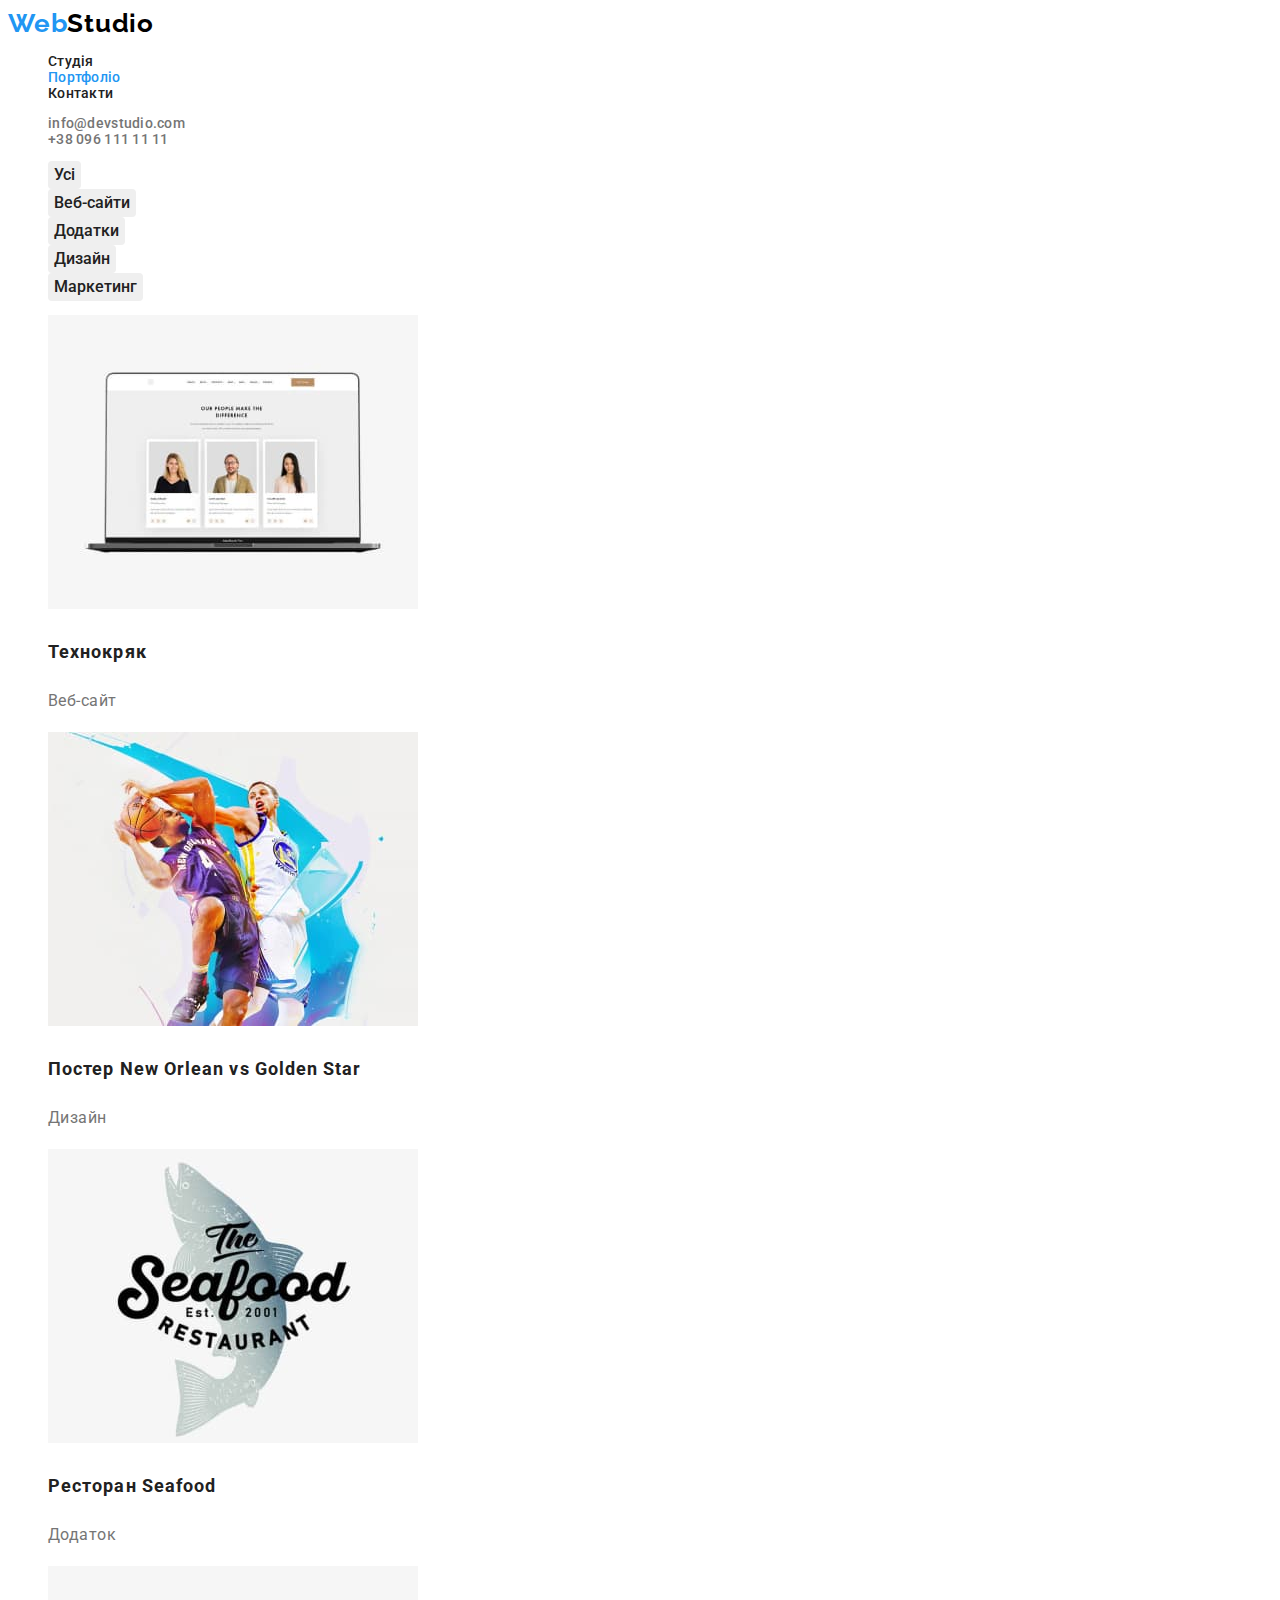
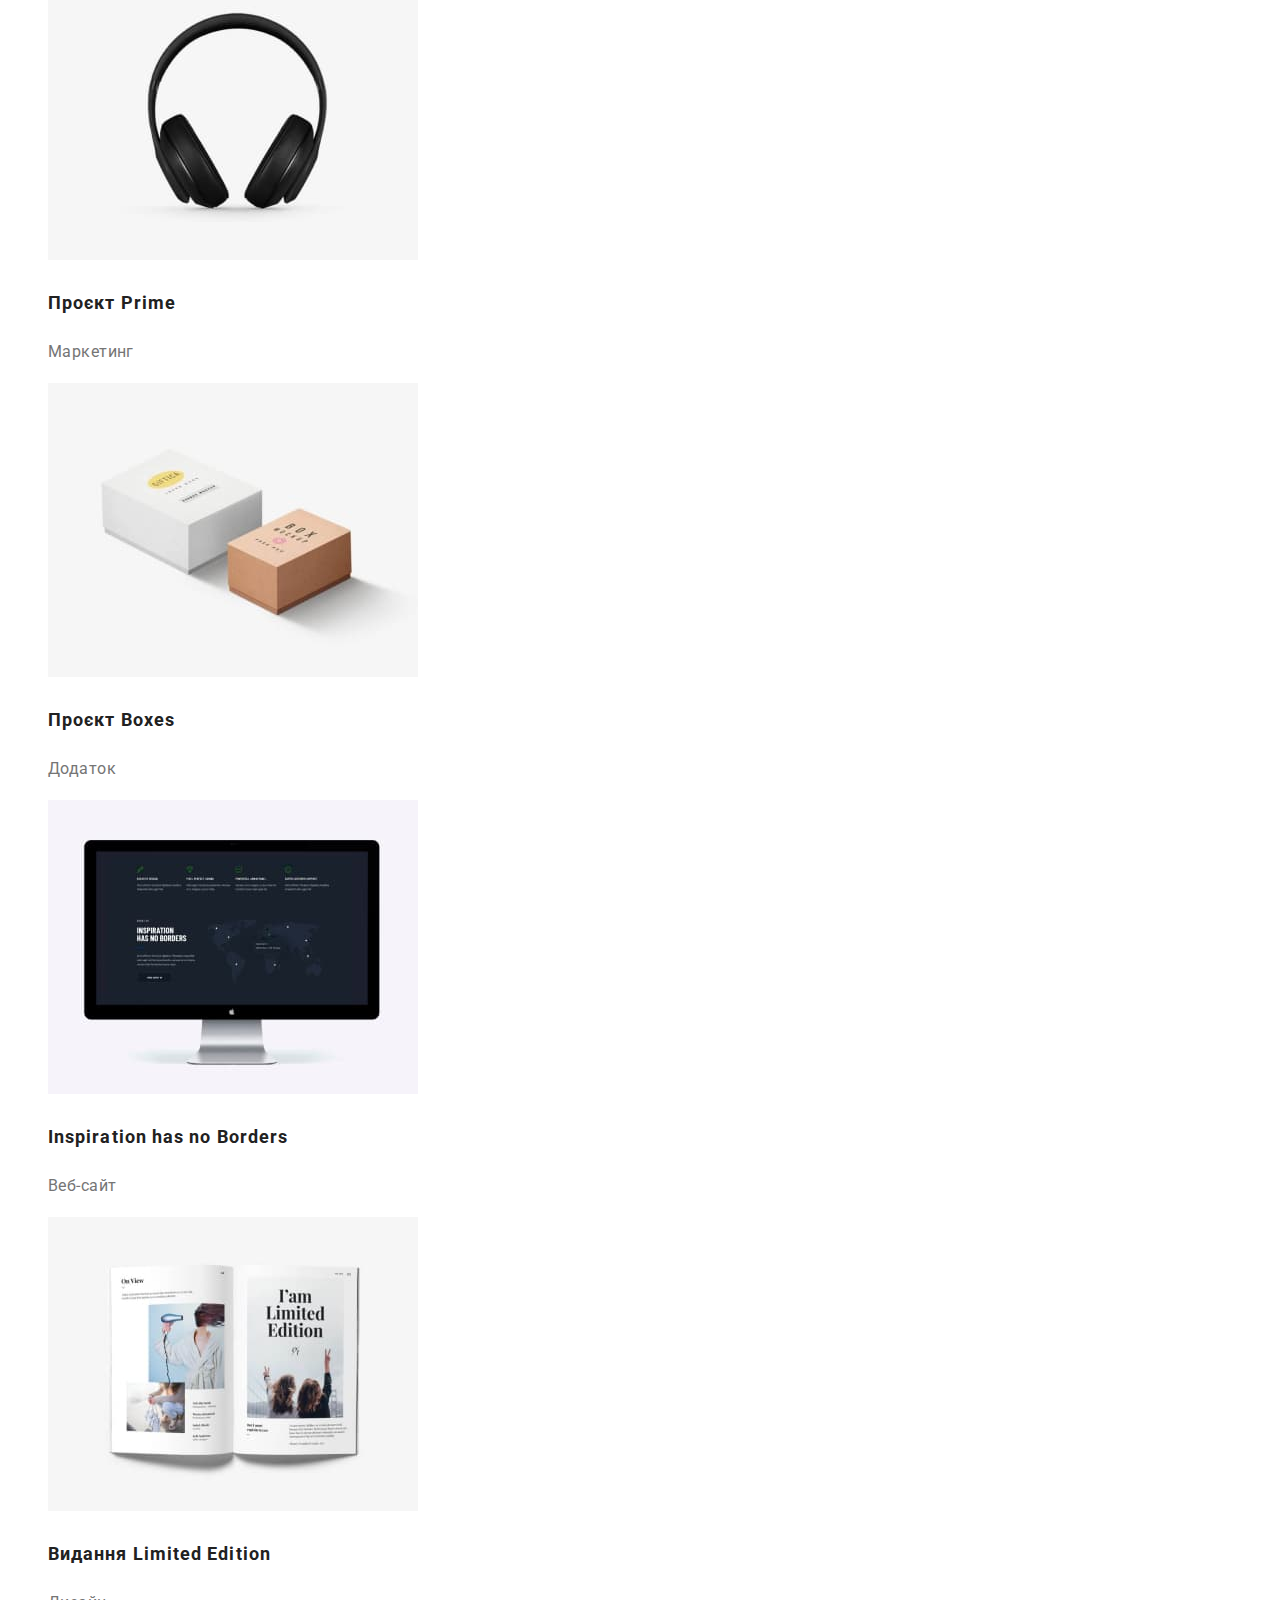
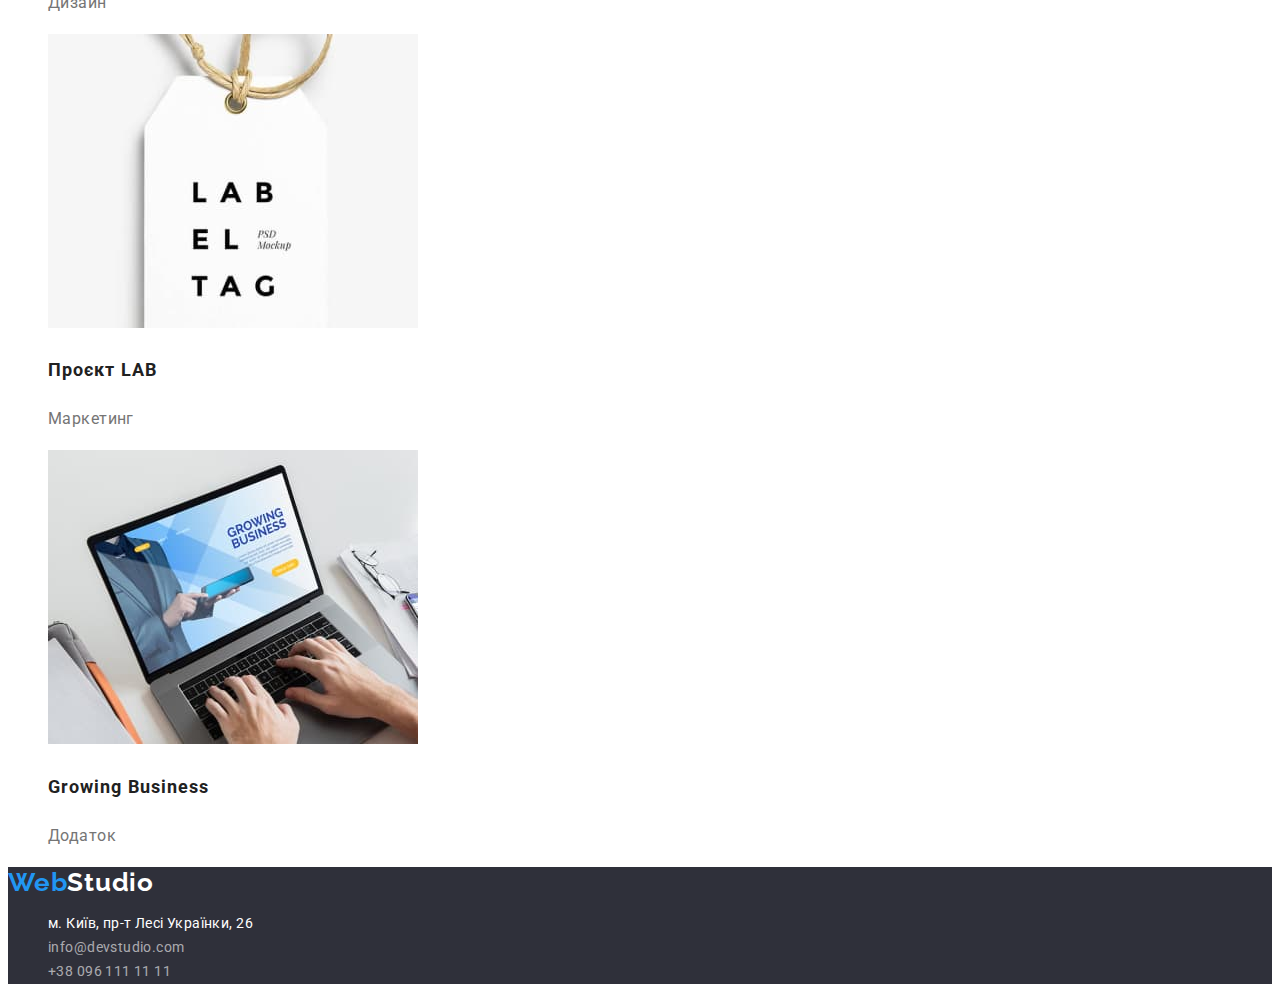
==== portfolio.html @ 87fe0490 "Clone homework #2" ====
<!DOCTYPE html>
<html lang="en">
<head>
    <meta charset="UTF-8">
    <meta http-equiv="X-UA-Compatible" content="IE=edge">
    <meta name="viewport" content="width=device-width, initial-scale=1.0">
    <title>Portfolio</title>
    <link rel="preconnect" href="https://fonts.googleapis.com">
    <link rel="preconnect" href="https://fonts.gstatic.com" crossorigin>
    <link href="https://fonts.googleapis.com/css2?family=Raleway:wght@700&family=Roboto:wght@400;500;700;900&display=swap"
        rel="stylesheet">
    <link rel="stylesheet" href="./css/styles.css">
</head>
<body>
    <!-- HEADER -->
    <header>
        <nav>
            <a href="index.html" class="logo"><span class="logo-part">Web</span>Studio</a>
            <ul class="nav">
                <li><a href="./index.html" class="link">Студія</a></li>
                <li><a href="./portfolio.html" class="link current">Портфоліо</a></li>
                <li><a href="" class="link">Контакти</a></li>
            </ul>
        </nav>
        <ul class="contacts">
            <li><a href="mailto:info@devstudio.com" class="contact-link">info@devstudio.com</a></li>
            <li><a href="tel:+380961111111" class="contact-link">+38 096 111 11 11</a></li>
        </ul>
    </header>
    <main>
        <!-- ФІЛЬТР КНОПОК -->
        <section class="port">
            <h1 class="visually-hidden">Портфоліо</h1>
            <ul class="port-buttons">
                <li><button class="filter-button"
                            type="button">Усі</button></li>
                <li><button class="filter-button"
                            type="button">Веб-сайти</button></li>
                <li><button class="filter-button"
                            type="button">Додатки</button></li>
                <li><button class="filter-button"
                            type="button">Дизайн</button></li>
                <li><button class="filter-button"
                            type="button">Маркетинг</button></li>
            </ul>
            <ul class="port-filter">
                <li class="port-card">
                    <a href="#" class="port-card-web">
                    <img src="./images/portfolio/technokrjak.jpg" alt="Зображення сторінки інтернета" width="370" height="294">
                    <h2 class="port-filter-title">Технокряк</h2>
                    <p>Веб-сайт</p>
                    </a>
                </li>
                <li class="port-card">
                    <a href="#" class="port-card-design">
                    <img src="./images/portfolio/basketball.jpg" alt="Баскетболісти з м'ячем" width="370" height="294">
                    <h2 class="port-filter-title">Постер New Orlean vs Golden Star</h2>
                    <p>Дизайн</p>
                    </a>
                </li>
                <li class="port-card">
                    <a href="#" class="port-card-app">
                    <img src="./images/portfolio/seafood.jpg" alt="Логотип рибного ресторану" width="370" height="294">
                    <h2 class="port-filter-title">Ресторан Seafood</h2>
                    <p>Додаток</p>
                    </a>
                </li>
                <li class="port-card">
                    <a href="#" class="port-card-market">
                    <img src="./images/portfolio/prime.jpg" alt="Навушники" width="370" height="294">
                    <h2 class="port-filter-title">Проєкт Prime</h2>
                    <p>Маркетинг</p>
                    </a>
                </li>
                <li class="port-card">
                    <a href="#" class="port-card-app">
                    <img src="./images/portfolio/boxes.jpg" alt="Дві коробки" width="370" height="294">
                    <h2 class="port-filter-title">Проєкт Boxes</h2>
                    <p>Додаток</p>
                    </a>
                </li>
                <li class="port-card">
                    <a href="#" class="port-card-web">
                    <img src="./images/portfolio/inspiration.jpg" alt="Монітор" width="370" height="294">
                    <h2 class="port-filter-title">Inspiration has no Borders</h2>
                    <p>Веб-сайт</p>
                    </a>
                </li>
                <li class="port-card">
                    <a href="#" class="port-card-design">
                    <img src="./images/portfolio/limited.jpg" alt="Журнал на сторінці з заголовком I'm limited edition" width="370" height="294">
                    <h2 class="port-filter-title">Видання Limited Edition</h2>
                    <p>Дизайн</p>
                    </a>
                </li>
                <li class="port-card">
                    <a href="#" class="port-card-market">
                    <img src="./images/portfolio/lab.jpg" alt="Label TAG" width="370" height="294">
                    <h2 class="port-filter-title">Проєкт LAB</h2>
                    <p>Маркетинг</p>
                    </a>
                </li>
                <li class="port-card">
                    <a href="#" class="port-card-app">
                    <img src="./images/portfolio/business.jpg" alt="Фото лептопа з надписом Growing Business на мониторі" width="370" height="294">
                    <h2 class="port-filter-title">Growing Business</h2>
                    <p>Додаток</p>
                    </a>
                </li>
            </ul>
        </section>
    </main>
        <!-- FOOTER -->
        <footer class="foot">
            <a href="index.html" class="logo logo-foot"><span class="logo-part">Web</span>Studio</a>
            <address>
                <ul class="adress-list">
                    <li><a href="https://goo.gl/maps/ySmGjcdxqGTYYULQ9" class="adress-map" target="_blank"
                    rel="noreferrer noopener nofollow">м. Київ, пр-т Лесі Українки, 26</a></li>
                    <li><a href="mailto:info@devstudio.com" class="adress-link">info@devstudio.com</a></li>
                    <li><a href="tel:+380961111111" class="adress-link">+38 096 111 11 11</a></li>
        </ul>
    </address>
</footer>
</body>
</html>
---- css/styles.css ----
/* колір тексту основний білий                    - #FFFFFF */
/* колір заголовків h2/h3                         - #212121 */
/* колір чорного в логотипі                       - #000000 */
/* колір вторинного (а абзацах) тексту            - #757575 */
/* колір фону кнопки, у лого та блакитного тексту - #2196F3 */
/* колір фону активної кнопки                     - #188CE8 */
/* колір фона основний білий                      - #F5F5F5 */
/* колір фона вторинний сірий                     - #F5F4FA */
/* колір фона HERO                                - #2F303A */
/* колір фона (background) вторичный              - #f5f5f5 */
/* колір фона (background) на картках             - #ffffff */

:root {
    --primary-text-color: #757575;
    --title-text-color: #212121;
    --title-hero-color: #FFFFFF;
    --title-hero-background-color: #2F303A;
    --secondary-text-color: #FFFFFF;
    --third-text-color: #2196F3;
    --button-active-background: #188CE8;
    --primary-background-color: #F5F5F5;
    --secondary-backgroung-color: #F5F4FA;
    --background-card-color: #FFFFFF;
    }

body {
    color: var(--primary-text-color);
    font-family: 'Roboto', sans-serif;
    font-size: 14px;
    letter-spacing: 0.03em;
}

/* LOGO */
.logo {
  font-family: 'Raleway';
  font-weight: 700;
  font-size: 26px;
  line-height: 1.192;
  color: #000000;
  text-decoration: none;
  letter-spacing: 0.03em;
}
.logo-part {
  color: var(--third-text-color);
}
.logo-foot {
  color: var(--secondary-text-color);
}

/* HEADER */
.link {
    color: var(--title-text-color);
    font-weight: 500;
    line-height: 1.143;
    letter-spacing: 0.02em;
    text-decoration: none;
}
.link.current {
    color: var(--third-text-color);
}
.link:hover,
.link:focus {
    color: var(--third-text-color);
}

/* NAVIGATIONS */
.nav {
    list-style: none;
}

/* CONTACTS */
.contacts {
    list-style: none;
    font-weight: 500;
    line-height: 1.143;
    letter-spacing: 0.02em;
    
}
.contact-link {
    color: var(--primary-text-color);
    text-decoration: none;
}
.contact-link:hover,
.contact-link:focus {
  color: var(--third-text-color);
}

/* HERO */
.hero {
    background-color: var(--title-hero-background-color);
}
.hero-title {
    font-weight: 900;
    font-size: 44px;
    line-height: 1.364;
    color: var(--title-hero-color);
    text-align: center;
    letter-spacing: 0.06em;
    text-transform: uppercase;
}
.hero-button {
    font-family: 'Roboto', sans-serif;
    font-weight: 700;
    font-size: 16px;
    line-height: 1.875;
    color: var(--secondary-text-color);
    background-color: var(--third-text-color);
    text-align: center;
    align-items: center;
    letter-spacing: 0.06em;
    cursor: pointer;
    border: none;
    border-radius: 4px;
}
.hero-button:hover,
.hero-button:focus {
    background-color: var(--button-active-background);
}

/* СТИЛЬ ДЛЯ ЗАГОЛОВКІВ H2 */
.title-next {
    font-weight: 700;
    font-size: 36px;
    line-height: 1.167;
    text-align: center;
    color: var(--title-text-color);
}

/* ОСОБЛИВОСТІ */
.features {
    line-height: 1.714;    
}
.features-list {
    list-style: none;
}
.feature-title {
    font-weight: 700;
    font-size: 14px;
    line-height: 1.143;
    text-transform: uppercase;
    color: var(--title-text-color);
}

/* ЧИМ МИ ЗАЙМАЄМОСЯ */
.boxes-list {
    list-style: none;
}
.visually-hidden {
    position: absolute;
    width: 1px;
    height: 1px;
    margin: -1px;
    border: 0;
    padding: 0;
    white-space: nowrap;
    clip-path: inset(100%);
    clip: rect(0 0 0 0);
    overflow: hidden;
  }

  /* НАША КОМАНДА */
  .team {
    background-color: var(--secondary-backgroung-color);
  }
  .team-list {
    list-style: none;
  }
  .team-card {
    background-color: var(--background-card-color);
    text-align: center;
    font-size: 16px;
    line-height: 1.188;
  }
  .team-title {
    font-weight: 500;
    font-size: 16px;
    line-height: 1.188;
    color: var(--title-text-color);
  }
  
  /* FOOTER */
  .foot {
    background-color: var(--title-hero-background-color);
  }
  .adress-list {
    list-style: none;
    font-style: normal;
    line-height: 1.714;
  }
  .adress-map {
    color: var(--secondary-text-color);
    text-decoration: none;
  }
  .adress-link {
    color: rgba(255, 255, 255, 0.6);
    text-decoration: none;
  }
  .adress-map:hover,
  .adress-map:focus {
    color: var(--third-text-color);
  }
  .adress-link:hover,
  .adress-link:focus {
    color: var(--third-text-color);
  }

  /* FILTER BUTTONS */
  .port-buttons {
    font-weight: 700;
    list-style: none;
  }
  .filter-button {
    font-family: 'Roboto', sans-serif;
    font-weight: 500;
    font-size: 16px;
    line-height: 1.625;
    text-align: center;
    color: var(--title-text-color);
    cursor: pointer;
    border: none;
    border-radius: 4px;
  }
  .filter-button:hover,
  .filter-button:focus,
  .filter-button:active {
    color: var(--title-hero-color);
    background-color: var(--third-text-color);
  }

  /* PORTFOLIO */
  .port-filter {
    list-style: none;
  }
  .port-filter-title {
    font-weight: 700;
    font-size: 18px;
    line-height: 2;
    letter-spacing: 0.06em;
    color: var(--title-text-color);
  }
  .port-card {
    background-color: var(--background-card-color);
  }
  .port-card-web {
    text-decoration: none;
    color: var(--primary-text-color);
    font-size: 16px;
    line-height: 1.875;
  }
  .port-card-design {
    text-decoration: none;
    color: var(--primary-text-color);
    font-size: 16px;
    line-height: 1.875;
  }
  .port-card-app {
    text-decoration: none;
    color: var(--primary-text-color);
    font-size: 16px;
    line-height: 1.875;
  }
  .port-card-market {
    text-decoration: none;
    color: var(--primary-text-color);
    font-size: 16px;
    line-height: 1.875;
  }
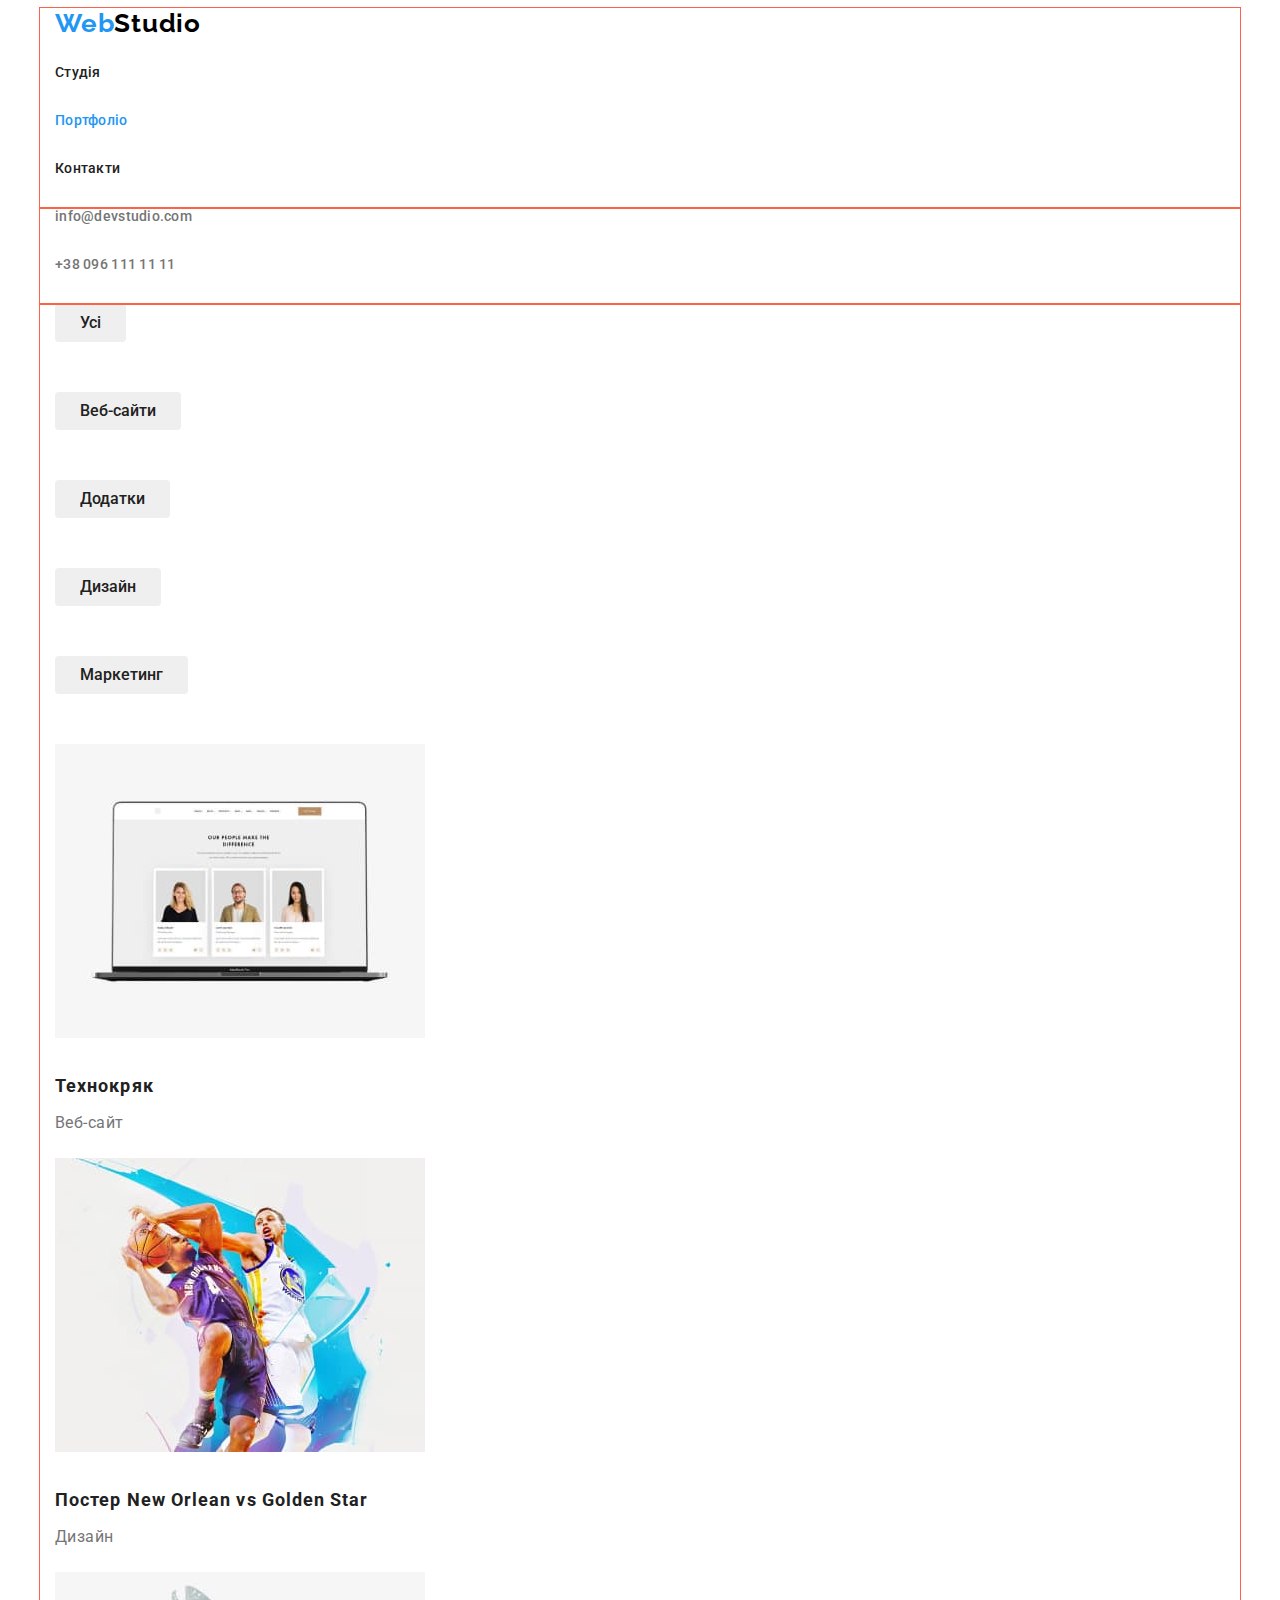
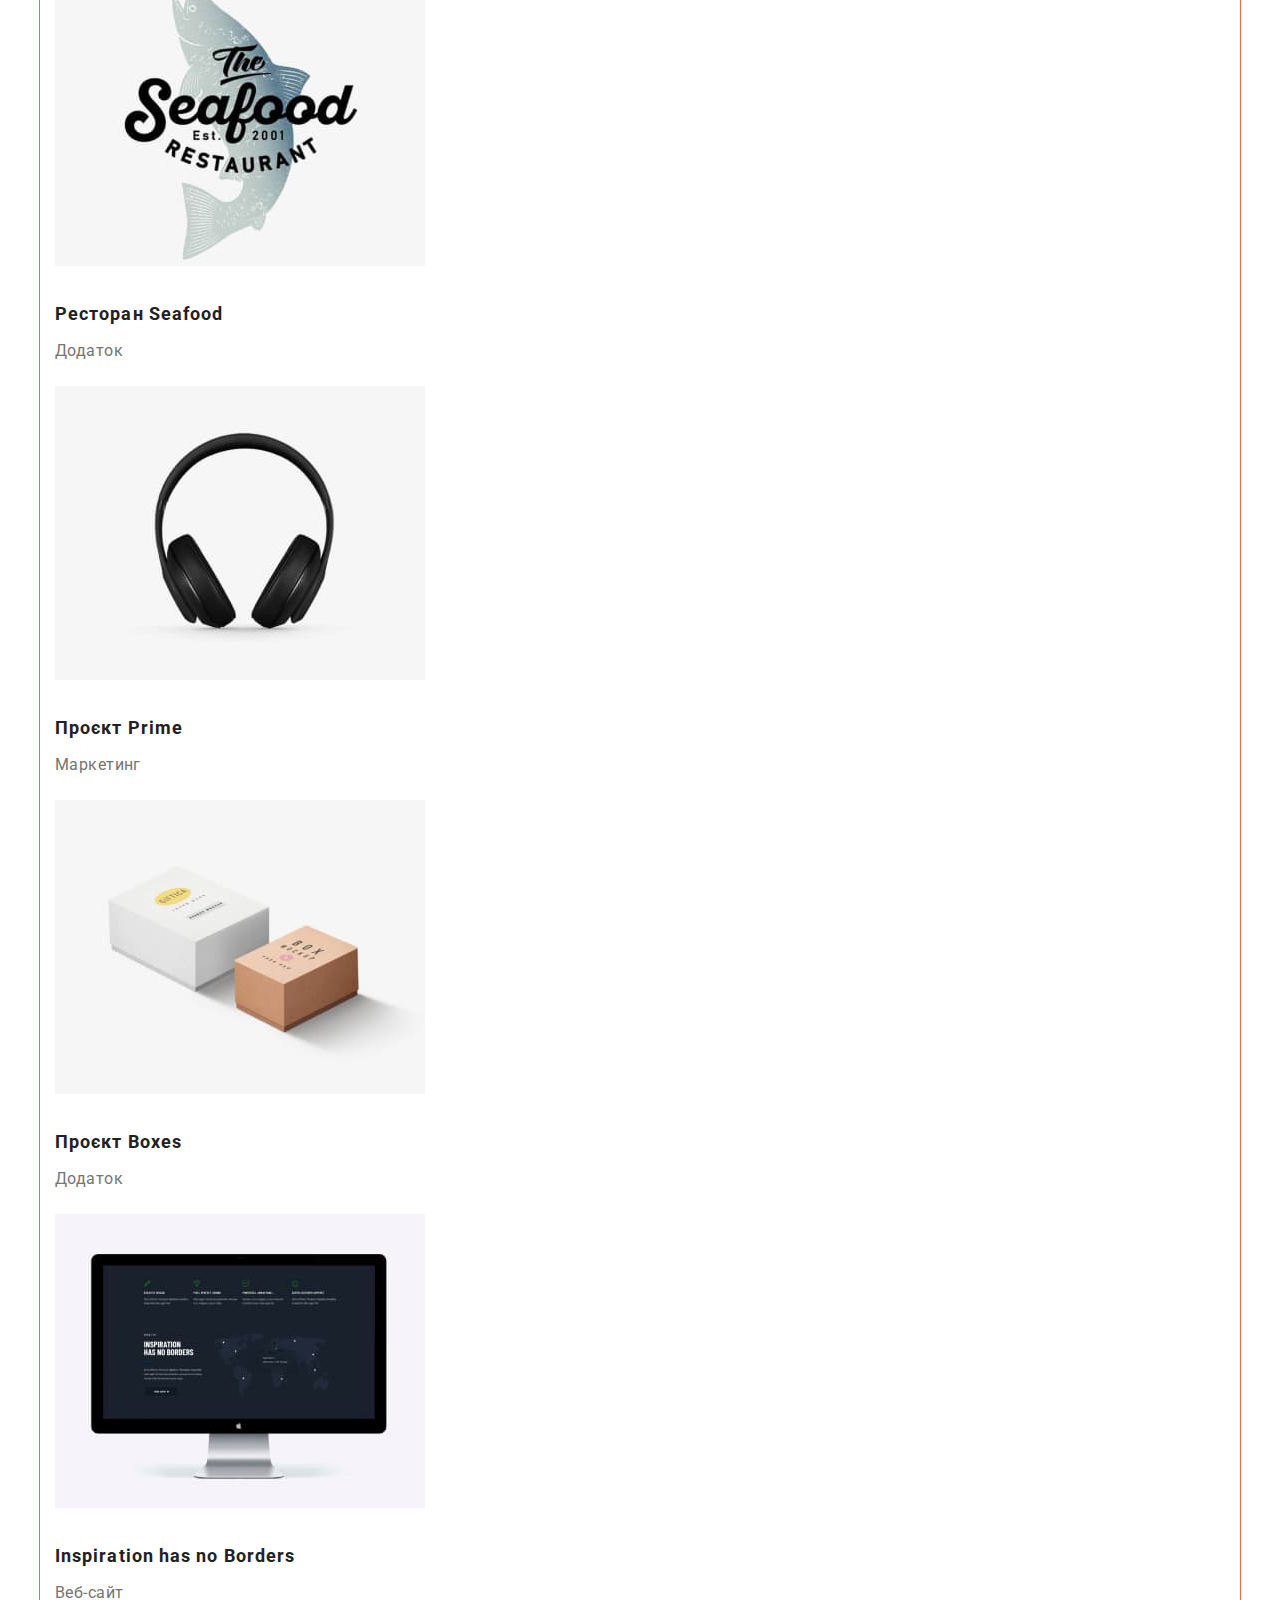
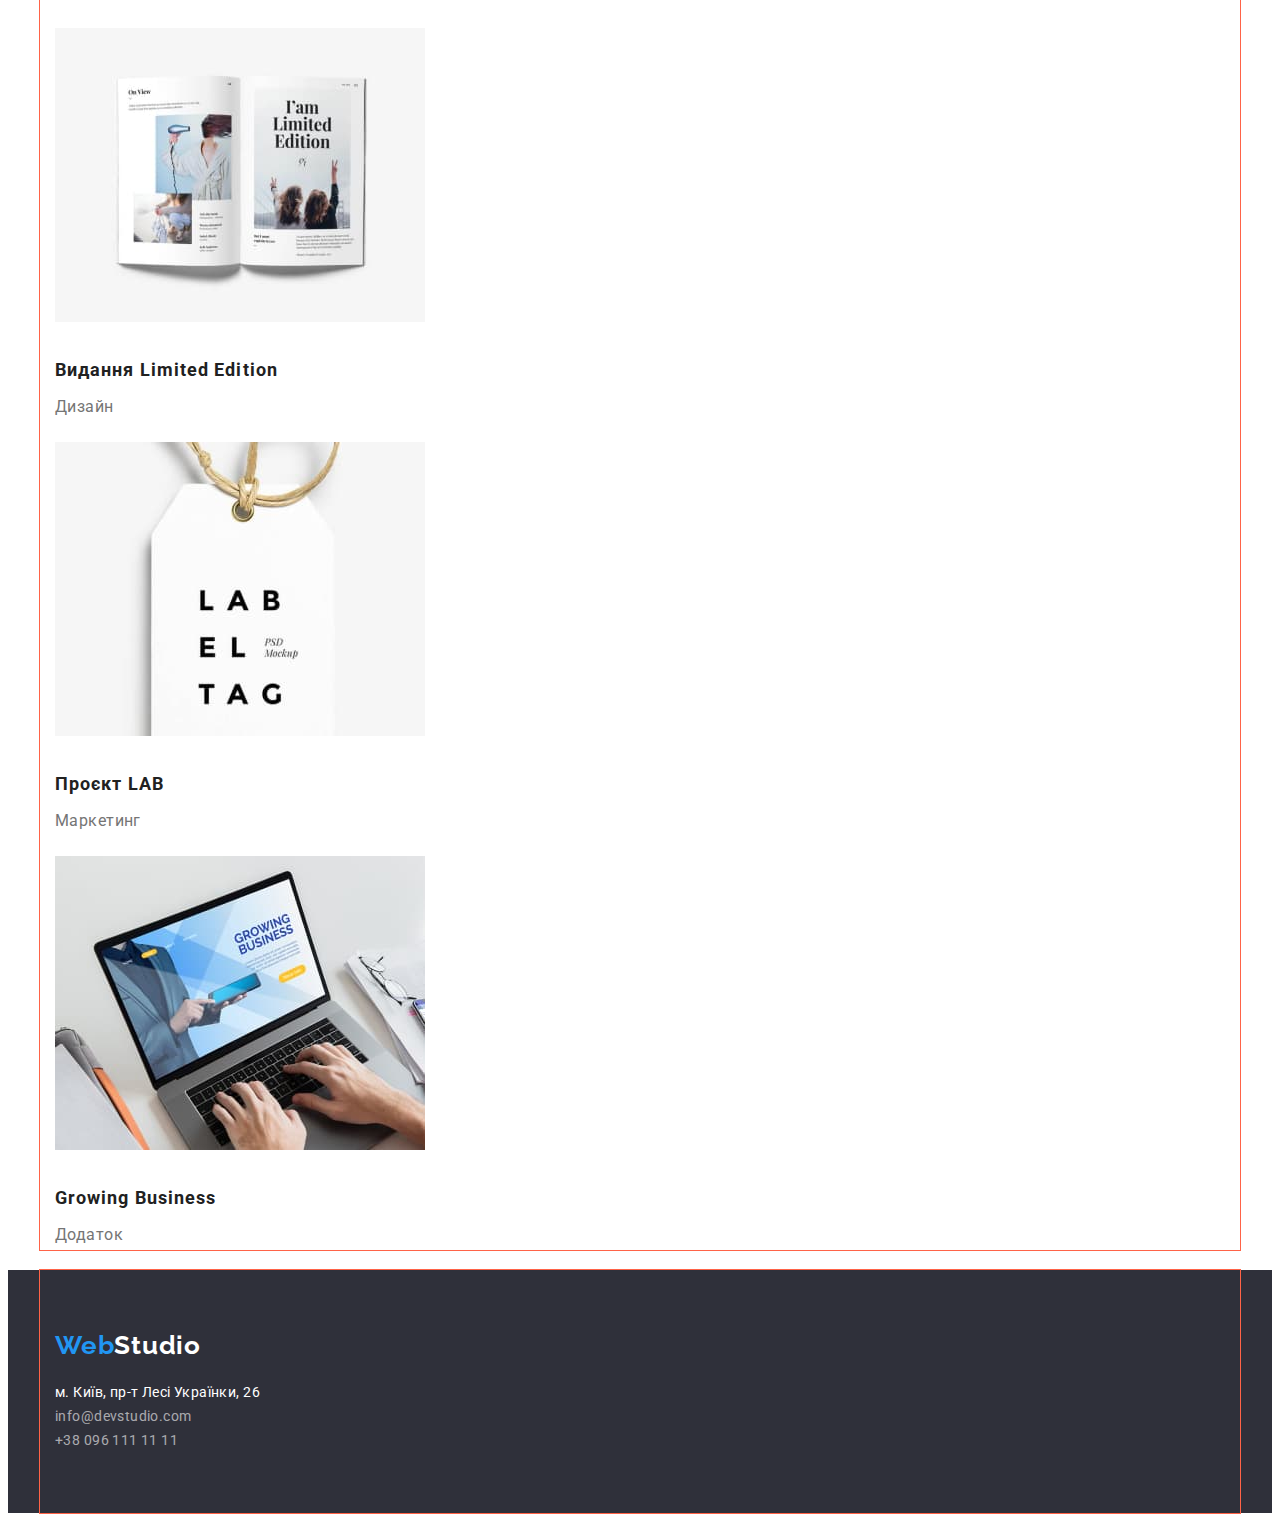
==== commit a7c9822d: "Add blocks & geometry" ====
--- a/portfolio.html
+++ b/portfolio.html
@@ -9,12 +9,15 @@
     <link rel="preconnect" href="https://fonts.gstatic.com" crossorigin>
     <link href="https://fonts.googleapis.com/css2?family=Raleway:wght@700&family=Roboto:wght@400;500;700;900&display=swap"
         rel="stylesheet">
+    <link rel="stylesheet" href="https://cdnjs.cloudflare.com/ajax/libs/modern-normalize/1.1.0/modern-normalize.min.css"
+        integrity="sha512-wpPYUAdjBVSE4KJnH1VR1HeZfpl1ub8YT/NKx4PuQ5NmX2tKuGu6U/JRp5y+Y8XG2tV+wKQpNHVUX03MfMFn9Q=="
+        crossorigin="anonymous" referrerpolicy="no-referrer" />
     <link rel="stylesheet" href="./css/styles.css">
 </head>
 <body>
     <!-- HEADER -->
-    <header>
-        <nav>
+    <header class="page-header">
+        <nav class="container">
             <a href="index.html" class="logo"><span class="logo-part">Web</span>Studio</a>
             <ul class="nav">
                 <li><a href="./index.html" class="link">Студія</a></li>
@@ -22,105 +25,110 @@
                 <li><a href="" class="link">Контакти</a></li>
             </ul>
         </nav>
-        <ul class="contacts">
-            <li><a href="mailto:info@devstudio.com" class="contact-link">info@devstudio.com</a></li>
-            <li><a href="tel:+380961111111" class="contact-link">+38 096 111 11 11</a></li>
-        </ul>
+        <div class="container">
+            <ul class="contacts">
+                <li><a href="mailto:info@devstudio.com" class="contact-link">info@devstudio.com</a></li>
+                <li><a href="tel:+380961111111" class="contact-link">+38 096 111 11 11</a></li>
+            </ul>
+        </div>
     </header>
     <main>
         <!-- ФІЛЬТР КНОПОК -->
         <section class="port">
-            <h1 class="visually-hidden">Портфоліо</h1>
-            <ul class="port-buttons">
-                <li><button class="filter-button"
-                            type="button">Усі</button></li>
-                <li><button class="filter-button"
-                            type="button">Веб-сайти</button></li>
-                <li><button class="filter-button"
-                            type="button">Додатки</button></li>
-                <li><button class="filter-button"
-                            type="button">Дизайн</button></li>
-                <li><button class="filter-button"
-                            type="button">Маркетинг</button></li>
-            </ul>
-            <ul class="port-filter">
-                <li class="port-card">
-                    <a href="#" class="port-card-web">
-                    <img src="./images/portfolio/technokrjak.jpg" alt="Зображення сторінки інтернета" width="370" height="294">
-                    <h2 class="port-filter-title">Технокряк</h2>
-                    <p>Веб-сайт</p>
-                    </a>
-                </li>
-                <li class="port-card">
-                    <a href="#" class="port-card-design">
-                    <img src="./images/portfolio/basketball.jpg" alt="Баскетболісти з м'ячем" width="370" height="294">
-                    <h2 class="port-filter-title">Постер New Orlean vs Golden Star</h2>
-                    <p>Дизайн</p>
-                    </a>
-                </li>
-                <li class="port-card">
-                    <a href="#" class="port-card-app">
-                    <img src="./images/portfolio/seafood.jpg" alt="Логотип рибного ресторану" width="370" height="294">
-                    <h2 class="port-filter-title">Ресторан Seafood</h2>
-                    <p>Додаток</p>
-                    </a>
-                </li>
-                <li class="port-card">
-                    <a href="#" class="port-card-market">
-                    <img src="./images/portfolio/prime.jpg" alt="Навушники" width="370" height="294">
-                    <h2 class="port-filter-title">Проєкт Prime</h2>
-                    <p>Маркетинг</p>
-                    </a>
-                </li>
-                <li class="port-card">
-                    <a href="#" class="port-card-app">
-                    <img src="./images/portfolio/boxes.jpg" alt="Дві коробки" width="370" height="294">
-                    <h2 class="port-filter-title">Проєкт Boxes</h2>
-                    <p>Додаток</p>
-                    </a>
-                </li>
-                <li class="port-card">
-                    <a href="#" class="port-card-web">
-                    <img src="./images/portfolio/inspiration.jpg" alt="Монітор" width="370" height="294">
-                    <h2 class="port-filter-title">Inspiration has no Borders</h2>
-                    <p>Веб-сайт</p>
-                    </a>
-                </li>
-                <li class="port-card">
-                    <a href="#" class="port-card-design">
-                    <img src="./images/portfolio/limited.jpg" alt="Журнал на сторінці з заголовком I'm limited edition" width="370" height="294">
-                    <h2 class="port-filter-title">Видання Limited Edition</h2>
-                    <p>Дизайн</p>
-                    </a>
-                </li>
-                <li class="port-card">
-                    <a href="#" class="port-card-market">
-                    <img src="./images/portfolio/lab.jpg" alt="Label TAG" width="370" height="294">
-                    <h2 class="port-filter-title">Проєкт LAB</h2>
-                    <p>Маркетинг</p>
-                    </a>
-                </li>
-                <li class="port-card">
-                    <a href="#" class="port-card-app">
-                    <img src="./images/portfolio/business.jpg" alt="Фото лептопа з надписом Growing Business на мониторі" width="370" height="294">
-                    <h2 class="port-filter-title">Growing Business</h2>
-                    <p>Додаток</p>
-                    </a>
-                </li>
-            </ul>
+            <div class="container">
+                <h1 class="visually-hidden">Портфоліо</h1>
+                <ul class="port-buttons">
+                    <li><button class="filter-button" type="button">Усі</button></li>
+                    <li><button class="filter-button" type="button">Веб-сайти</button></li>
+                    <li><button class="filter-button" type="button">Додатки</button></li>
+                    <li><button class="filter-button" type="button">Дизайн</button></li>
+                    <li><button class="filter-button" type="button">Маркетинг</button></li>
+                </ul>
+                <ul class="port-filter">
+                    <li class="port-card">
+                        <a href="#" class="port-card-web">
+                            <img src="./images/portfolio/technokrjak.jpg" alt="Зображення сторінки інтернета" width="370" height="294">
+                            <h2 class="port-filter-title">Технокряк</h2>
+                            <p>Веб-сайт</p>
+                        </a>
+                    </li>
+                    <li class="port-card">
+                        <a href="#" class="port-card-design">
+                            <img src="./images/portfolio/basketball.jpg" alt="Баскетболісти з м'ячем" width="370" height="294">
+                            <h2 class="port-filter-title">Постер New Orlean vs Golden Star</h2>
+                            <p>Дизайн</p>
+                        </a>
+                    </li>
+                    <li class="port-card">
+                        <a href="#" class="port-card-app">
+                            <img src="./images/portfolio/seafood.jpg" alt="Логотип рибного ресторану" width="370" height="294">
+                            <h2 class="port-filter-title">Ресторан Seafood</h2>
+                            <p>Додаток</p>
+                        </a>
+                    </li>
+                    <li class="port-card">
+                        <a href="#" class="port-card-market">
+                            <img src="./images/portfolio/prime.jpg" alt="Навушники" width="370" height="294">
+                            <h2 class="port-filter-title">Проєкт Prime</h2>
+                            <p>Маркетинг</p>
+                        </a>
+                    </li>
+                    <li class="port-card">
+                        <a href="#" class="port-card-app">
+                            <img src="./images/portfolio/boxes.jpg" alt="Дві коробки" width="370" height="294">
+                            <h2 class="port-filter-title">Проєкт Boxes</h2>
+                            <p>Додаток</p>
+                        </a>
+                    </li>
+                    <li class="port-card">
+                        <a href="#" class="port-card-web">
+                            <img src="./images/portfolio/inspiration.jpg" alt="Монітор" width="370" height="294">
+                            <h2 class="port-filter-title">Inspiration has no Borders</h2>
+                            <p>Веб-сайт</p>
+                        </a>
+                    </li>
+                    <li class="port-card">
+                        <a href="#" class="port-card-design">
+                            <img src="./images/portfolio/limited.jpg" alt="Журнал на сторінці з заголовком I'm limited edition"
+                                width="370" height="294">
+                            <h2 class="port-filter-title">Видання Limited Edition</h2>
+                            <p>Дизайн</p>
+                        </a>
+                    </li>
+                    <li class="port-card">
+                        <a href="#" class="port-card-market">
+                            <img src="./images/portfolio/lab.jpg" alt="Label TAG" width="370" height="294">
+                            <h2 class="port-filter-title">Проєкт LAB</h2>
+                            <p>Маркетинг</p>
+                        </a>
+                    </li>
+                    <li class="port-card">
+                        <a href="#" class="port-card-app">
+                            <img src="./images/portfolio/business.jpg" alt="Фото лептопа з надписом Growing Business на мониторі"
+                                width="370" height="294">
+                            <h2 class="port-filter-title">Growing Business</h2>
+                            <p>Додаток</p>
+                        </a>
+                    </li>
+                </ul>
+            </div>
         </section>
     </main>
         <!-- FOOTER -->
         <footer class="foot">
-            <a href="index.html" class="logo logo-foot"><span class="logo-part">Web</span>Studio</a>
-            <address>
-                <ul class="adress-list">
-                    <li><a href="https://goo.gl/maps/ySmGjcdxqGTYYULQ9" class="adress-map" target="_blank"
-                    rel="noreferrer noopener nofollow">м. Київ, пр-т Лесі Українки, 26</a></li>
-                    <li><a href="mailto:info@devstudio.com" class="adress-link">info@devstudio.com</a></li>
-                    <li><a href="tel:+380961111111" class="adress-link">+38 096 111 11 11</a></li>
-        </ul>
-    </address>
-</footer>
+            <div class="container">
+                <a href="index.html" class="logo-foot"><span class="logo-part">Web</span>Studio</a>
+                <address>
+                    <ul class="adress-list">
+                        <li><a href="https://goo.gl/maps/ySmGjcdxqGTYYULQ9" class="adress-map" target="_blank"
+                                rel="noreferrer noopener nofollow">м. Київ, пр-т Лесі Українки, 26
+                            </a>
+                        </li>
+                        <li><a href="mailto:info@devstudio.com" class="adress-link">info@devstudio.com</a></li>
+                        <li><a href="tel:+380961111111" class="adress-link">+38 096 111 11 11</a></li>
+                    </ul>
+                </address>
+            </div>
+        </footer>
 </body>
 </html>--- a/css/styles.css
+++ b/css/styles.css
@@ -30,8 +30,25 @@
     letter-spacing: 0.03em;
 }
 
+.container {
+    margin-left: auto;
+    margin-right: auto;
+    width: 1170px;
+    padding-left: 15px;
+    padding-right: 15px;
+
+    outline: 1px solid tomato;
+}
+
+h2, h3, p, ul {
+    margin-top: 0;
+    margin-bottom: 0px;
+    padding-inline-start: 0px;
+}
+
 /* LOGO */
 .logo {
+  display: inline-block;
   font-family: 'Raleway';
   font-weight: 700;
   font-size: 26px;
@@ -39,21 +56,37 @@
   color: #000000;
   text-decoration: none;
   letter-spacing: 0.03em;
+  padding-bottom: 25px;
 }
 .logo-part {
   color: var(--third-text-color);
 }
 .logo-foot {
-  color: var(--secondary-text-color);
+  display: inline-block;
+    font-family: 'Raleway';
+    font-weight: 700;
+    font-size: 26px;
+    line-height: 1.192;
+    color: var(--secondary-text-color);
+    text-decoration: none;
+    letter-spacing: 0.03em;
+    padding-top: 60px;
+    padding-bottom: 20px;
 }
 
 /* HEADER */
+.page-header {
+
+}
+
 .link {
+    display: inline-block;
     color: var(--title-text-color);
     font-weight: 500;
     line-height: 1.143;
     letter-spacing: 0.02em;
     text-decoration: none;
+    padding-bottom: 32px;
 }
 .link.current {
     color: var(--third-text-color);
@@ -66,6 +99,8 @@
 /* NAVIGATIONS */
 .nav {
     list-style: none;
+    margin-top: 0;
+    margin-bottom: 0;
 }
 
 /* CONTACTS */
@@ -74,11 +109,16 @@
     font-weight: 500;
     line-height: 1.143;
     letter-spacing: 0.02em;
+    margin-top: 0;
+    margin-bottom: 0;
     
 }
 .contact-link {
-    color: var(--primary-text-color);
-    text-decoration: none;
+    display: inline-block;
+    color: var(--primary-text-color);
+    text-decoration: none;
+    padding-bottom: 32px;
+
 }
 .contact-link:hover,
 .contact-link:focus {
@@ -88,6 +128,7 @@
 /* HERO */
 .hero {
     background-color: var(--title-hero-background-color);
+    text-align: center;
 }
 .hero-title {
     font-weight: 900;
@@ -97,6 +138,11 @@
     text-align: center;
     letter-spacing: 0.06em;
     text-transform: uppercase;
+    margin-top: 0;
+    margin-bottom: 0px;
+    padding-bottom: 40px;
+  
+
 }
 .hero-button {
     font-family: 'Roboto', sans-serif;
@@ -111,6 +157,9 @@
     cursor: pointer;
     border: none;
     border-radius: 4px;
+    padding: 10px 32px;
+    display: inline-block;
+    min-width: 216px;
 }
 .hero-button:hover,
 .hero-button:focus {
@@ -124,11 +173,13 @@
     line-height: 1.167;
     text-align: center;
     color: var(--title-text-color);
+    margin-bottom: 50px;
 }
 
 /* ОСОБЛИВОСТІ */
 .features {
-    line-height: 1.714;    
+    line-height: 1.714;
+    padding-bottom: 94px;
 }
 .features-list {
     list-style: none;
@@ -139,9 +190,13 @@
     line-height: 1.143;
     text-transform: uppercase;
     color: var(--title-text-color);
+    margin-bottom: 10px;
 }
 
 /* ЧИМ МИ ЗАЙМАЄМОСЯ */
+.boxes {
+  padding-bottom: 94px;
+}
 .boxes-list {
     list-style: none;
 }
@@ -161,6 +216,7 @@
   /* НАША КОМАНДА */
   .team {
     background-color: var(--secondary-backgroung-color);
+    padding-bottom: 94px;
   }
   .team-list {
     list-style: none;
@@ -186,6 +242,7 @@
     list-style: none;
     font-style: normal;
     line-height: 1.714;
+    padding-bottom: 60px;
   }
   .adress-map {
     color: var(--secondary-text-color);
@@ -194,6 +251,7 @@
   .adress-link {
     color: rgba(255, 255, 255, 0.6);
     text-decoration: none;
+    padding-top: 9px;
   }
   .adress-map:hover,
   .adress-map:focus {
@@ -209,6 +267,9 @@
     font-weight: 700;
     list-style: none;
   }
+  .port-buttons li {
+    margin-bottom: 50px;
+  }
   .filter-button {
     font-family: 'Roboto', sans-serif;
     font-weight: 500;
@@ -219,6 +280,8 @@
     cursor: pointer;
     border: none;
     border-radius: 4px;
+    padding: 6px 25px;
+    display: inline-block;
   }
   .filter-button:hover,
   .filter-button:focus,
@@ -237,10 +300,20 @@
     line-height: 2;
     letter-spacing: 0.06em;
     color: var(--title-text-color);
+    margin-bottom: 4px;
   }
   .port-card {
     background-color: var(--background-card-color);
   }
+
+  .port-card img {
+    margin-bottom: 20px;
+  }
+
+  .port-card p {
+    margin-bottom: 20px;
+  }
+
   .port-card-web {
     text-decoration: none;
     color: var(--primary-text-color);
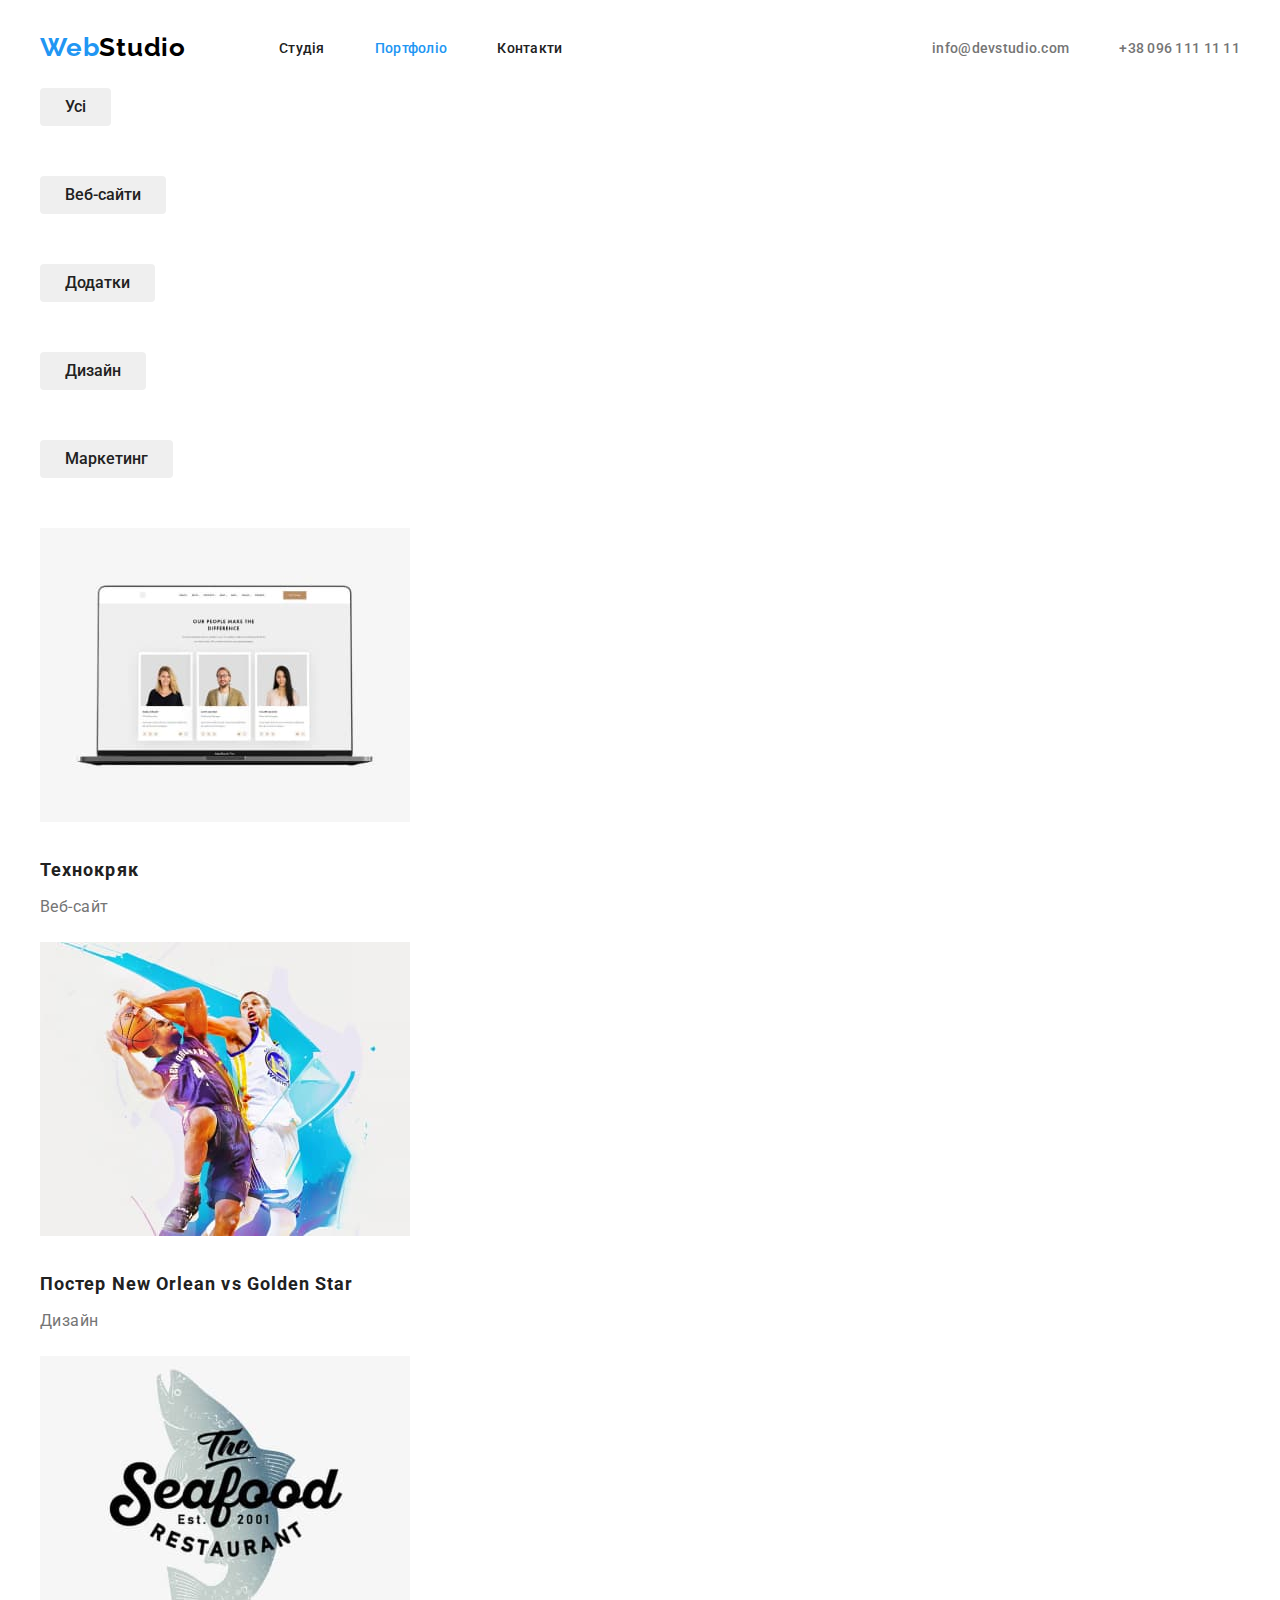
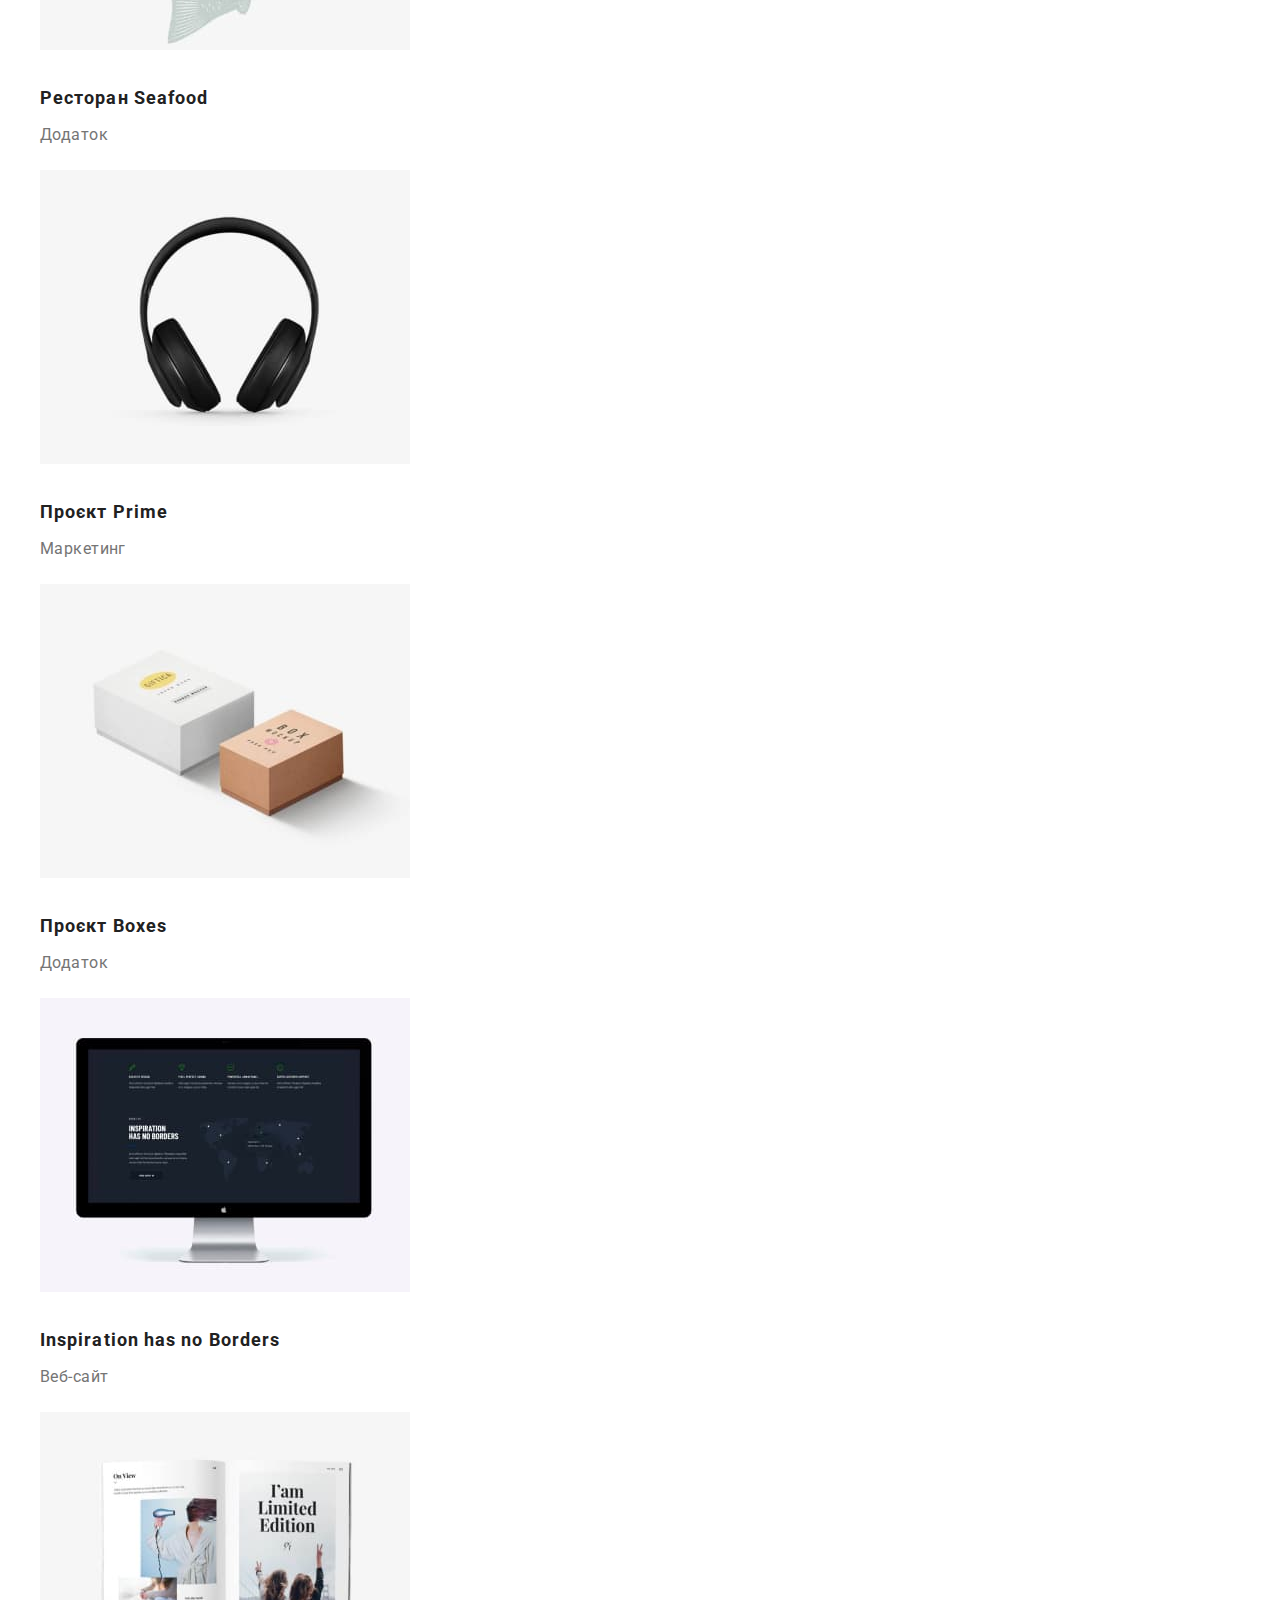
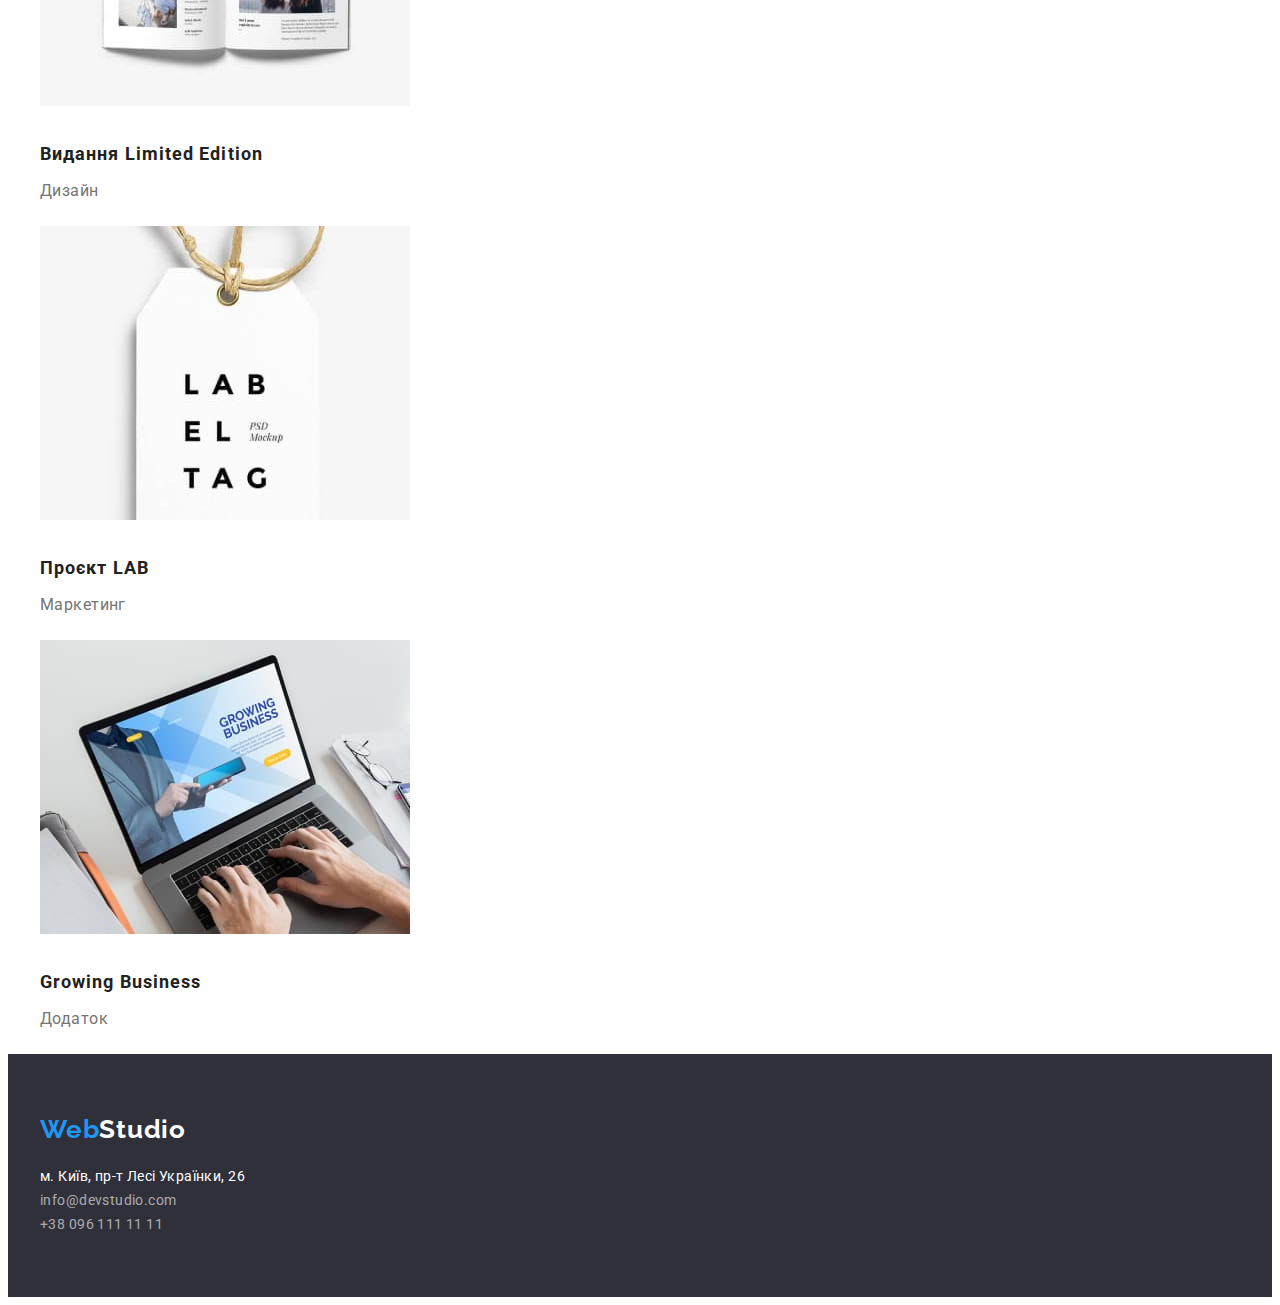
==== commit 09b91c89: "доробив index.html на ДЗ №3" ====
--- a/portfolio.html
+++ b/portfolio.html
@@ -16,21 +16,19 @@
 </head>
 <body>
     <!-- HEADER -->
-    <header class="page-header">
-        <nav class="container">
-            <a href="index.html" class="logo"><span class="logo-part">Web</span>Studio</a>
+    <header class="page-header container">
+        <nav>
             <ul class="nav">
-                <li><a href="./index.html" class="link">Студія</a></li>
-                <li><a href="./portfolio.html" class="link current">Портфоліо</a></li>
-                <li><a href="" class="link">Контакти</a></li>
+                <li class="item-logo"><a href="index.html" class="logo"><span class="logo-part">Web</span>Studio</a></li>
+                <li class="item"><a href="./index.html" class="link">Студія</a></li>
+                <li class="item"><a href="./portfolio.html" class="link current">Портфоліо</a></li>
+                <li class="item"><a href="" class="link">Контакти</a></li>
             </ul>
         </nav>
-        <div class="container">
-            <ul class="contacts">
-                <li><a href="mailto:info@devstudio.com" class="contact-link">info@devstudio.com</a></li>
-                <li><a href="tel:+380961111111" class="contact-link">+38 096 111 11 11</a></li>
-            </ul>
-        </div>
+        <ul class="contacts">
+            <li class="item"><a href="mailto:info@devstudio.com" class="link">info@devstudio.com</a></li>
+            <li class="item"><a href="tel:+380961111111" class="link">+38 096 111 11 11</a></li>
+        </ul>
     </header>
     <main>
         <!-- ФІЛЬТР КНОПОК -->
--- a/css/styles.css
+++ b/css/styles.css
@@ -31,13 +31,10 @@
 }
 
 .container {
-    margin-left: auto;
-    margin-right: auto;
-    width: 1170px;
-    padding-left: 15px;
-    padding-right: 15px;
-
-    outline: 1px solid tomato;
+    width: 1200px;
+    padding: 0 15px;
+    margin: 0 auto;
+    /* outline: 1px solid tomato; */
 }
 
 h2, h3, p, ul {
@@ -45,9 +42,13 @@
     margin-bottom: 0px;
     padding-inline-start: 0px;
 }
-
+/* HEADER */
+.page-header {
+  display: flex;
+  align-items: center;
+}
 /* LOGO */
-.logo {
+.nav .logo {
   display: inline-block;
   font-family: 'Raleway';
   font-weight: 700;
@@ -56,6 +57,7 @@
   color: #000000;
   text-decoration: none;
   letter-spacing: 0.03em;
+  padding-top: 24px;
   padding-bottom: 25px;
 }
 .logo-part {
@@ -74,54 +76,71 @@
     padding-bottom: 20px;
 }
 
-/* HEADER */
-.page-header {
-
-}
-
-.link {
-    display: inline-block;
-    color: var(--title-text-color);
+/* NAVIGATIONS */
+.nav .link {
+    display: block;
+    padding-top: 32px;
+    padding-bottom: 32px;
+
+    color: var(--title-text-color);
+
     font-weight: 500;
     line-height: 1.143;
     letter-spacing: 0.02em;
     text-decoration: none;
-    padding-bottom: 32px;
-}
-.link.current {
+}
+
+.nav .link.current {
     color: var(--third-text-color);
 }
-.link:hover,
-.link:focus {
+
+.nav .link:hover,
+.nav .link:focus {
     color: var(--third-text-color);
 }
 
-/* NAVIGATIONS */
 .nav {
-    list-style: none;
+    display: flex;
     margin-top: 0;
     margin-bottom: 0;
+    list-style: none;
+}
+
+.item-logo {
+  margin-right: 93px;
+}
+
+.nav .item:not(:last-child) {
+  margin-right: 50px;
 }
 
 /* CONTACTS */
 .contacts {
+    display: flex;
+    margin-top: 0;
+    margin-bottom: 0;
+    margin-left: auto;
     list-style: none;
     font-weight: 500;
     line-height: 1.143;
     letter-spacing: 0.02em;
-    margin-top: 0;
-    margin-bottom: 0;
-    
-}
-.contact-link {
-    display: inline-block;
-    color: var(--primary-text-color);
-    text-decoration: none;
+}
+
+.contacts .item + .item {
+  margin-left: 50px;
+}
+
+.contacts .link {
+    display: block;
+    padding-top: 32px;
     padding-bottom: 32px;
 
-}
-.contact-link:hover,
-.contact-link:focus {
+    color: var(--primary-text-color);
+    text-decoration: none;
+}
+
+.contacts .link:hover,
+.contacts .link:focus {
   color: var(--third-text-color);
 }
 
@@ -129,7 +148,18 @@
 .hero {
     background-color: var(--title-hero-background-color);
     text-align: center;
-}
+    margin-bottom: 94px;
+    
+}
+
+.container-hero-title {
+    width: 696px;
+    padding-top: 200px;
+    margin: 0 auto;
+    align-items: center;
+    /* outline: 1px solid tomato; */
+}
+
 .hero-title {
     font-weight: 900;
     font-size: 44px;
@@ -141,14 +171,15 @@
     margin-top: 0;
     margin-bottom: 0px;
     padding-bottom: 40px;
-  
-
-}
+}
+
 .hero-button {
+    display: inline-block;
+    margin-bottom: 200px;
     font-family: 'Roboto', sans-serif;
     font-weight: 700;
     font-size: 16px;
-    line-height: 1.875;
+    line-height: 1.88;
     color: var(--secondary-text-color);
     background-color: var(--third-text-color);
     text-align: center;
@@ -158,9 +189,9 @@
     border: none;
     border-radius: 4px;
     padding: 10px 32px;
-    display: inline-block;
     min-width: 216px;
 }
+
 .hero-button:hover,
 .hero-button:focus {
     background-color: var(--button-active-background);
@@ -170,24 +201,37 @@
 .title-next {
     font-weight: 700;
     font-size: 36px;
-    line-height: 1.167;
+    line-height: 1.17;
     text-align: center;
     color: var(--title-text-color);
     margin-bottom: 50px;
 }
 
 /* ОСОБЛИВОСТІ */
+.visually-hidden {
+  position: absolute;
+  width: 1px;
+  height: 1px;
+  margin: -1px;
+  border: 0;
+  padding: 0;
+  white-space: nowrap;
+  clip-path: inset(100%);
+  clip: rect(0 0 0 0);
+  overflow: hidden;
+}
 .features {
-    line-height: 1.714;
+    line-height: 1.71;
     padding-bottom: 94px;
 }
 .features-list {
     list-style: none;
+    display: flex;
 }
 .feature-title {
     font-weight: 700;
     font-size: 14px;
-    line-height: 1.143;
+    line-height: 1.14;
     text-transform: uppercase;
     color: var(--title-text-color);
     margin-bottom: 10px;
@@ -197,21 +241,16 @@
 .boxes {
   padding-bottom: 94px;
 }
+
 .boxes-list {
-    list-style: none;
-}
-.visually-hidden {
-    position: absolute;
-    width: 1px;
-    height: 1px;
-    margin: -1px;
-    border: 0;
-    padding: 0;
-    white-space: nowrap;
-    clip-path: inset(100%);
-    clip: rect(0 0 0 0);
-    overflow: hidden;
-  }
+  display: flex;
+  list-style: none;
+  justify-content: space-between;
+}
+
+.boxes-list .item:not(:last-child) {
+  /* margin-right: 30px; */
+}
 
   /* НАША КОМАНДА */
   .team {
@@ -219,19 +258,29 @@
     padding-bottom: 94px;
   }
   .team-list {
+    display: flex;
+    justify-content: space-between;
     list-style: none;
   }
   .team-card {
     background-color: var(--background-card-color);
     text-align: center;
     font-size: 16px;
-    line-height: 1.188;
+    line-height: 1.19;
+
+    box-shadow: 0px 1px 3px rgba(0, 0, 0, 0.12), 0px 1px 1px rgba(0, 0, 0, 0.14), 0px 2px 1px rgba(0, 0, 0, 0.2);
+    border-radius: 0px 0px 4px 4px;
   }
   .team-title {
+    margin: 30px 0px 10px 0px;
     font-weight: 500;
     font-size: 16px;
-    line-height: 1.188;
-    color: var(--title-text-color);
+    line-height: 1.19;
+    color: var(--title-text-color);
+  }
+
+  .career {
+    margin-bottom: 30px;
   }
   
   /* FOOTER */
@@ -241,7 +290,7 @@
   .adress-list {
     list-style: none;
     font-style: normal;
-    line-height: 1.714;
+    line-height: 1.71;
     padding-bottom: 60px;
   }
   .adress-map {
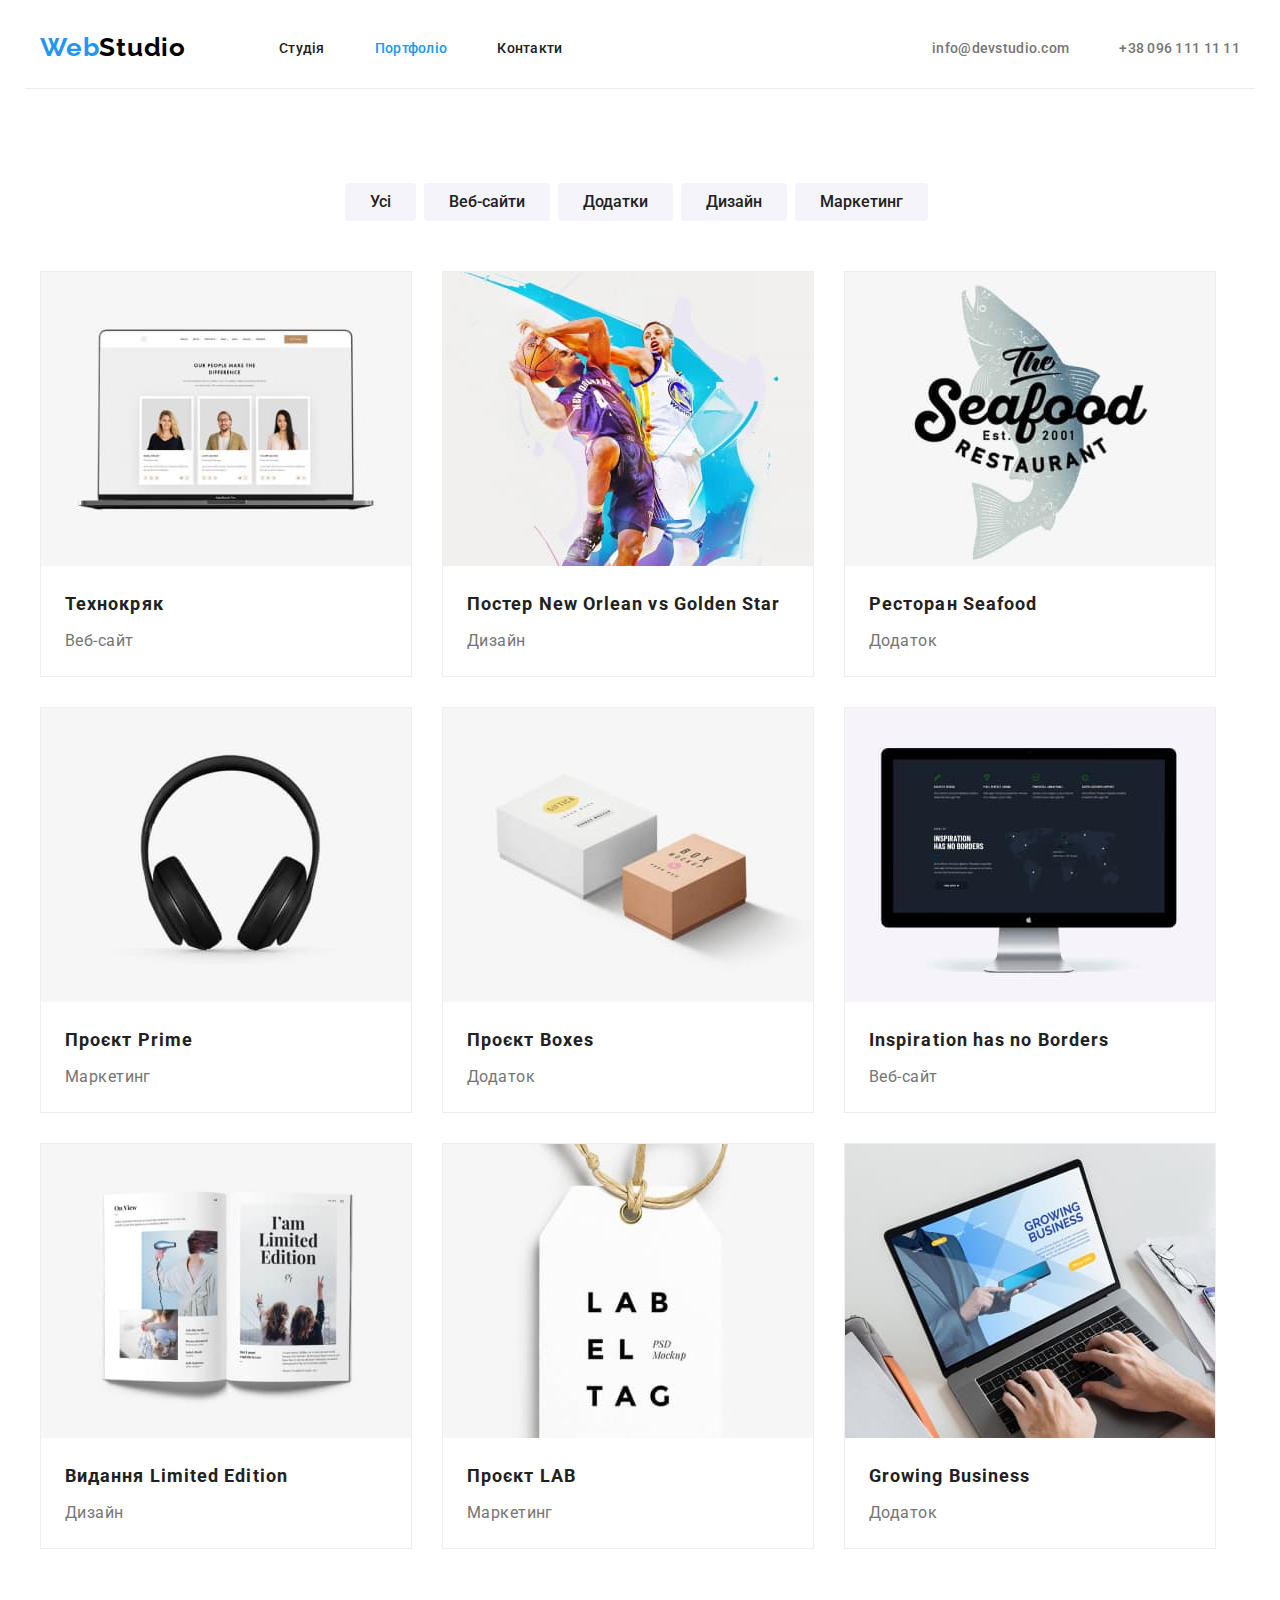
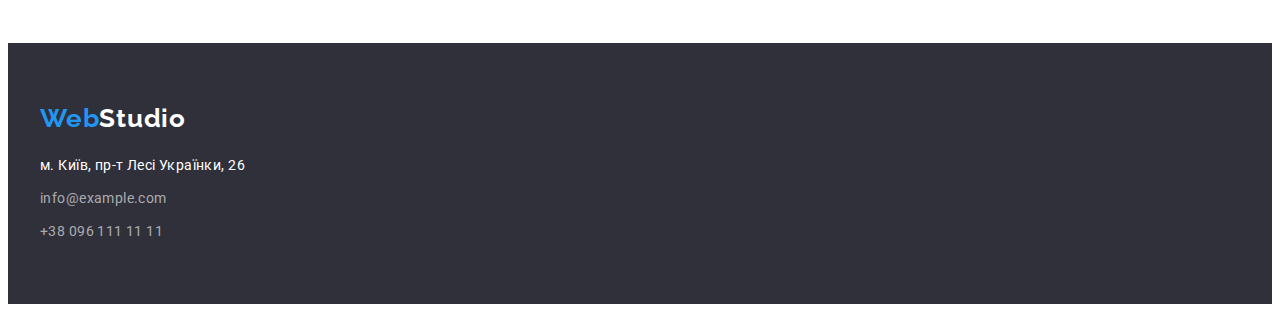
==== commit da7bf944: "Зробив CSS Блоки для Portfolio" ====
--- a/portfolio.html
+++ b/portfolio.html
@@ -47,42 +47,42 @@
                         <a href="#" class="port-card-web">
                             <img src="./images/portfolio/technokrjak.jpg" alt="Зображення сторінки інтернета" width="370" height="294">
                             <h2 class="port-filter-title">Технокряк</h2>
-                            <p>Веб-сайт</p>
+                            <p class="content">Веб-сайт</p>
                         </a>
                     </li>
                     <li class="port-card">
                         <a href="#" class="port-card-design">
                             <img src="./images/portfolio/basketball.jpg" alt="Баскетболісти з м'ячем" width="370" height="294">
                             <h2 class="port-filter-title">Постер New Orlean vs Golden Star</h2>
-                            <p>Дизайн</p>
+                            <p class="content">Дизайн</p>
                         </a>
                     </li>
                     <li class="port-card">
                         <a href="#" class="port-card-app">
                             <img src="./images/portfolio/seafood.jpg" alt="Логотип рибного ресторану" width="370" height="294">
                             <h2 class="port-filter-title">Ресторан Seafood</h2>
-                            <p>Додаток</p>
+                            <p class="content">Додаток</p>
                         </a>
                     </li>
                     <li class="port-card">
                         <a href="#" class="port-card-market">
                             <img src="./images/portfolio/prime.jpg" alt="Навушники" width="370" height="294">
                             <h2 class="port-filter-title">Проєкт Prime</h2>
-                            <p>Маркетинг</p>
+                            <p class="content">Маркетинг</p>
                         </a>
                     </li>
                     <li class="port-card">
                         <a href="#" class="port-card-app">
                             <img src="./images/portfolio/boxes.jpg" alt="Дві коробки" width="370" height="294">
                             <h2 class="port-filter-title">Проєкт Boxes</h2>
-                            <p>Додаток</p>
+                            <p class="content">Додаток</p>
                         </a>
                     </li>
                     <li class="port-card">
                         <a href="#" class="port-card-web">
                             <img src="./images/portfolio/inspiration.jpg" alt="Монітор" width="370" height="294">
                             <h2 class="port-filter-title">Inspiration has no Borders</h2>
-                            <p>Веб-сайт</p>
+                            <p class="content">Веб-сайт</p>
                         </a>
                     </li>
                     <li class="port-card">
@@ -90,14 +90,14 @@
                             <img src="./images/portfolio/limited.jpg" alt="Журнал на сторінці з заголовком I'm limited edition"
                                 width="370" height="294">
                             <h2 class="port-filter-title">Видання Limited Edition</h2>
-                            <p>Дизайн</p>
+                            <p class="content">Дизайн</p>
                         </a>
                     </li>
                     <li class="port-card">
                         <a href="#" class="port-card-market">
                             <img src="./images/portfolio/lab.jpg" alt="Label TAG" width="370" height="294">
                             <h2 class="port-filter-title">Проєкт LAB</h2>
-                            <p>Маркетинг</p>
+                            <p class="content">Маркетинг</p>
                         </a>
                     </li>
                     <li class="port-card">
@@ -105,7 +105,7 @@
                             <img src="./images/portfolio/business.jpg" alt="Фото лептопа з надписом Growing Business на мониторі"
                                 width="370" height="294">
                             <h2 class="port-filter-title">Growing Business</h2>
-                            <p>Додаток</p>
+                            <p class="content">Додаток</p>
                         </a>
                     </li>
                 </ul>
@@ -118,12 +118,13 @@
                 <a href="index.html" class="logo-foot"><span class="logo-part">Web</span>Studio</a>
                 <address>
                     <ul class="adress-list">
-                        <li><a href="https://goo.gl/maps/ySmGjcdxqGTYYULQ9" class="adress-map" target="_blank"
-                                rel="noreferrer noopener nofollow">м. Київ, пр-т Лесі Українки, 26
+                        <li class="adress-item"><a href="https://goo.gl/maps/ySmGjcdxqGTYYULQ9" class="adress-map"
+                                target="_blank" rel="noreferrer noopener nofollow">м. Київ, пр-т Лесі Українки, 26
                             </a>
                         </li>
-                        <li><a href="mailto:info@devstudio.com" class="adress-link">info@devstudio.com</a></li>
-                        <li><a href="tel:+380961111111" class="adress-link">+38 096 111 11 11</a></li>
+                        <li class="adress-item"><a href="mailto:info@example.com" class="adress-link">info@example.com</a>
+                        </li>
+                        <li class="adress-item"><a href="tel:+380961111111" class="adress-link">+38 096 111 11 11</a></li>
                     </ul>
                 </address>
             </div>
--- a/css/styles.css
+++ b/css/styles.css
@@ -46,6 +46,7 @@
 .page-header {
   display: flex;
   align-items: center;
+  border-bottom: 1px solid #ECECEC;
 }
 /* LOGO */
 .nav .logo {
@@ -146,9 +147,10 @@
 
 /* HERO */
 .hero {
+    text-align: center;
+    margin-bottom: 94px;
     background-color: var(--title-hero-background-color);
-    text-align: center;
-    margin-bottom: 94px;
+    box-shadow: 0px 4px 4px rgba(0, 0, 0, 0.25), 0px 4px 4px rgba(0, 0, 0, 0.25);
     
 }
 
@@ -204,6 +206,7 @@
     line-height: 1.17;
     text-align: center;
     color: var(--title-text-color);
+    padding-top: 94px;
     margin-bottom: 50px;
 }
 
@@ -222,12 +225,21 @@
 }
 .features {
     line-height: 1.71;
-    padding-bottom: 94px;
 }
 .features-list {
     list-style: none;
     display: flex;
 }
+
+.feature {
+  width: 270px;
+  margin-right: 30px;
+}
+
+.feature:nth-child(4) {
+  margin-right: 0;
+}
+
 .feature-title {
     font-weight: 700;
     font-size: 14px;
@@ -248,20 +260,18 @@
   justify-content: space-between;
 }
 
-.boxes-list .item:not(:last-child) {
-  /* margin-right: 30px; */
-}
-
   /* НАША КОМАНДА */
   .team {
     background-color: var(--secondary-backgroung-color);
     padding-bottom: 94px;
   }
+
   .team-list {
     display: flex;
     justify-content: space-between;
     list-style: none;
   }
+
   .team-card {
     background-color: var(--background-card-color);
     text-align: center;
@@ -271,6 +281,7 @@
     box-shadow: 0px 1px 3px rgba(0, 0, 0, 0.12), 0px 1px 1px rgba(0, 0, 0, 0.14), 0px 2px 1px rgba(0, 0, 0, 0.2);
     border-radius: 0px 0px 4px 4px;
   }
+
   .team-title {
     margin: 30px 0px 10px 0px;
     font-weight: 500;
@@ -293,6 +304,11 @@
     line-height: 1.71;
     padding-bottom: 60px;
   }
+
+  .adress-item:nth-child(-n + 2) {
+    padding-bottom: 9px;
+  }
+
   .adress-map {
     color: var(--secondary-text-color);
     text-decoration: none;
@@ -300,7 +316,6 @@
   .adress-link {
     color: rgba(255, 255, 255, 0.6);
     text-decoration: none;
-    padding-top: 9px;
   }
   .adress-map:hover,
   .adress-map:focus {
@@ -313,25 +328,31 @@
 
   /* FILTER BUTTONS */
   .port-buttons {
-    font-weight: 700;
-    list-style: none;
-  }
-  .port-buttons li {
+    display: flex;
+    justify-content: center;
+    
+    font-weight: 700;
+    list-style: none;
+  }
+
+  .filter-button {
+    margin-top: 94px;
     margin-bottom: 50px;
-  }
-  .filter-button {
+    margin-right: 8px;
     font-family: 'Roboto', sans-serif;
     font-weight: 500;
     font-size: 16px;
     line-height: 1.625;
     text-align: center;
     color: var(--title-text-color);
+    background-color: var(--secondary-backgroung-color);
     cursor: pointer;
     border: none;
     border-radius: 4px;
     padding: 6px 25px;
     display: inline-block;
   }
+
   .filter-button:hover,
   .filter-button:focus,
   .filter-button:active {
@@ -341,25 +362,46 @@
 
   /* PORTFOLIO */
   .port-filter {
-    list-style: none;
-  }
+    display: flex;
+    flex-wrap: wrap;
+    list-style: none;
+    margin-bottom: 94px;
+  }
+
   .port-filter-title {
     font-weight: 700;
     font-size: 18px;
     line-height: 2;
     letter-spacing: 0.06em;
     color: var(--title-text-color);
+    padding-left: 24px;
     margin-bottom: 4px;
   }
+  
   .port-card {
+    width: 370px;
+    font-size: 0;
+    margin-right: 30px;
+    margin-bottom: 30px;
     background-color: var(--background-card-color);
+    border: 1px solid #EEEEEE;
+  }
+
+  .port-card:nth-child(3n) {
+    margin-right: 0;
+  }
+
+  .port-card:nth-last-child(-n + 3) {
+    margin-bottom: 0;
   }
 
   .port-card img {
+    display: block;
     margin-bottom: 20px;
   }
 
-  .port-card p {
+  .port-card .content {
+    padding-left: 24px;
     margin-bottom: 20px;
   }
 
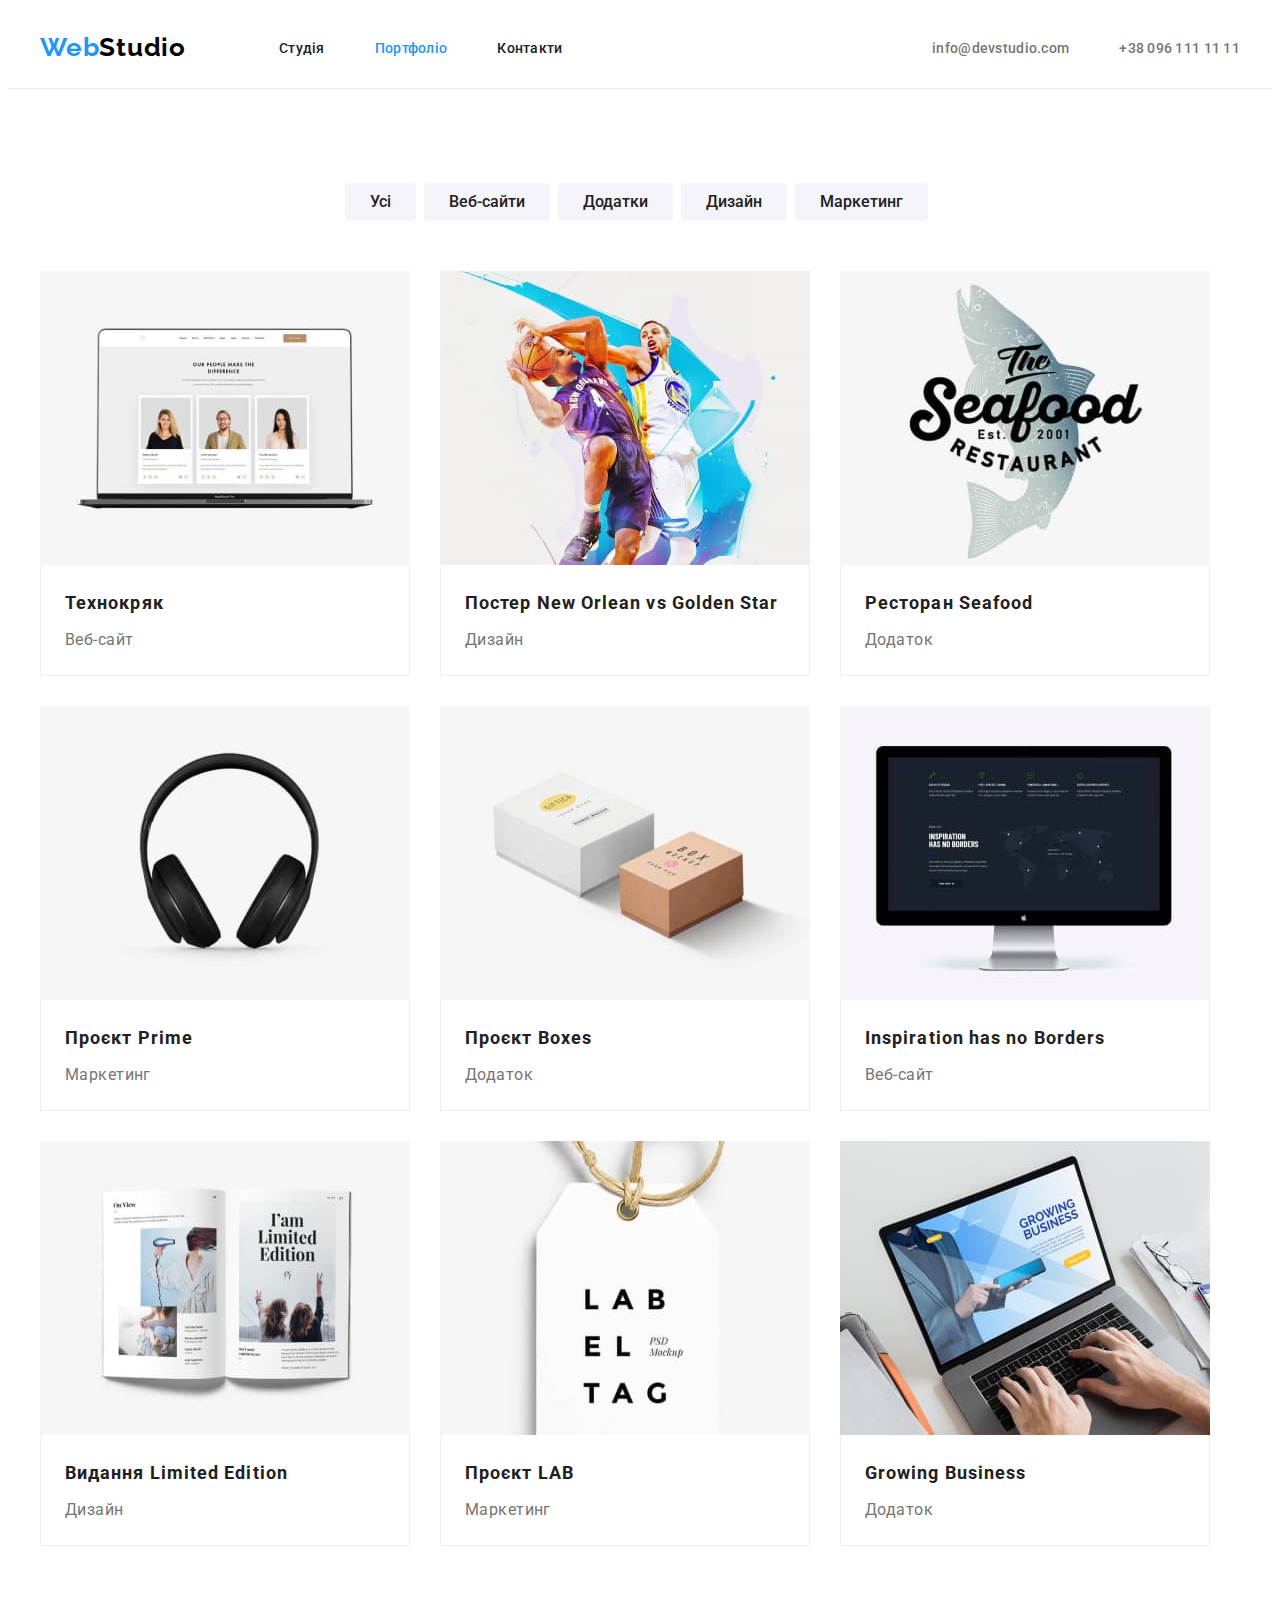
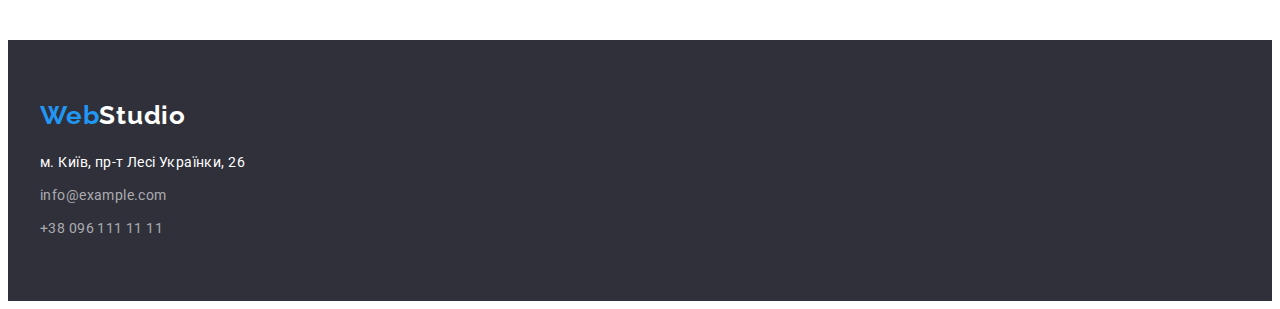
==== commit 66fb27a3: "ready homework 03" ====
--- a/portfolio.html
+++ b/portfolio.html
@@ -16,19 +16,22 @@
 </head>
 <body>
     <!-- HEADER -->
-    <header class="page-header container">
-        <nav>
-            <ul class="nav">
-                <li class="item-logo"><a href="index.html" class="logo"><span class="logo-part">Web</span>Studio</a></li>
-                <li class="item"><a href="./index.html" class="link">Студія</a></li>
-                <li class="item"><a href="./portfolio.html" class="link current">Портфоліо</a></li>
-                <li class="item"><a href="" class="link">Контакти</a></li>
+    <header class="page-header">
+        <div class="container flex">
+            <nav>
+                <ul class="nav">
+                    <li class="item-logo"><a href="index.html" class="logo"><span class="logo-part">Web</span>Studio</a>
+                    </li>
+                    <li class="item"><a href="./index.html" class="link">Студія</a></li>
+                    <li class="item"><a href="./portfolio.html" class="link current">Портфоліо</a></li>
+                    <li class="item"><a href="" class="link">Контакти</a></li>
+                </ul>
+            </nav>
+            <ul class="contacts">
+                <li class="item"><a href="mailto:info@devstudio.com" class="link">info@devstudio.com</a></li>
+                <li class="item"><a href="tel:+380961111111" class="link">+38 096 111 11 11</a></li>
             </ul>
-        </nav>
-        <ul class="contacts">
-            <li class="item"><a href="mailto:info@devstudio.com" class="link">info@devstudio.com</a></li>
-            <li class="item"><a href="tel:+380961111111" class="link">+38 096 111 11 11</a></li>
-        </ul>
+        </div>
     </header>
     <main>
         <!-- ФІЛЬТР КНОПОК -->
@@ -46,66 +49,84 @@
                     <li class="port-card">
                         <a href="#" class="port-card-web">
                             <img src="./images/portfolio/technokrjak.jpg" alt="Зображення сторінки інтернета" width="370" height="294">
-                            <h2 class="port-filter-title">Технокряк</h2>
-                            <p class="content">Веб-сайт</p>
+                            <div class="card-text">
+                                <h2 class="port-filter-title">Технокряк</h2>
+                                <p class="content">Веб-сайт</p>
+                            </div>
                         </a>
                     </li>
                     <li class="port-card">
                         <a href="#" class="port-card-design">
                             <img src="./images/portfolio/basketball.jpg" alt="Баскетболісти з м'ячем" width="370" height="294">
-                            <h2 class="port-filter-title">Постер New Orlean vs Golden Star</h2>
-                            <p class="content">Дизайн</p>
+                            <div class="card-text">
+                                <h2 class="port-filter-title">Постер New Orlean vs Golden Star</h2>
+                                <p class="content">Дизайн</p>
+                            </div>
                         </a>
                     </li>
                     <li class="port-card">
                         <a href="#" class="port-card-app">
                             <img src="./images/portfolio/seafood.jpg" alt="Логотип рибного ресторану" width="370" height="294">
-                            <h2 class="port-filter-title">Ресторан Seafood</h2>
-                            <p class="content">Додаток</p>
+                            <div class="card-text">
+                                <h2 class="port-filter-title">Ресторан Seafood</h2>
+                                <p class="content">Додаток</p>
+                            </div>
                         </a>
                     </li>
                     <li class="port-card">
                         <a href="#" class="port-card-market">
                             <img src="./images/portfolio/prime.jpg" alt="Навушники" width="370" height="294">
-                            <h2 class="port-filter-title">Проєкт Prime</h2>
-                            <p class="content">Маркетинг</p>
+                                <div class="card-text">
+                                <h2 class="port-filter-title">Проєкт Prime</h2>
+                                <p class="content">Маркетинг</p>
+                            </div>
                         </a>
                     </li>
                     <li class="port-card">
                         <a href="#" class="port-card-app">
                             <img src="./images/portfolio/boxes.jpg" alt="Дві коробки" width="370" height="294">
-                            <h2 class="port-filter-title">Проєкт Boxes</h2>
-                            <p class="content">Додаток</p>
+                            <div class="card-text">
+                                <h2 class="port-filter-title">Проєкт Boxes</h2>
+                                <p class="content">Додаток</p>
+                            </div>
                         </a>
                     </li>
                     <li class="port-card">
                         <a href="#" class="port-card-web">
                             <img src="./images/portfolio/inspiration.jpg" alt="Монітор" width="370" height="294">
-                            <h2 class="port-filter-title">Inspiration has no Borders</h2>
-                            <p class="content">Веб-сайт</p>
+                            <div class="card-text">
+                                <h2 class="port-filter-title">Inspiration has no Borders</h2>
+                                <p class="content">Веб-сайт</p>
+                            </div>     
                         </a>
                     </li>
                     <li class="port-card">
                         <a href="#" class="port-card-design">
                             <img src="./images/portfolio/limited.jpg" alt="Журнал на сторінці з заголовком I'm limited edition"
                                 width="370" height="294">
-                            <h2 class="port-filter-title">Видання Limited Edition</h2>
-                            <p class="content">Дизайн</p>
+                            <div class="card-text">
+                                <h2 class="port-filter-title">Видання Limited Edition</h2>
+                                <p class="content">Дизайн</p>
+                            </div>
                         </a>
                     </li>
                     <li class="port-card">
                         <a href="#" class="port-card-market">
                             <img src="./images/portfolio/lab.jpg" alt="Label TAG" width="370" height="294">
-                            <h2 class="port-filter-title">Проєкт LAB</h2>
-                            <p class="content">Маркетинг</p>
+                            <div class="card-text">
+                                <h2 class="port-filter-title">Проєкт LAB</h2>
+                                <p class="content">Маркетинг</p>
+                            </div>
                         </a>
                     </li>
                     <li class="port-card">
                         <a href="#" class="port-card-app">
                             <img src="./images/portfolio/business.jpg" alt="Фото лептопа з надписом Growing Business на мониторі"
                                 width="370" height="294">
-                            <h2 class="port-filter-title">Growing Business</h2>
-                            <p class="content">Додаток</p>
+                            <div class="card-text">
+                                <h2 class="port-filter-title">Growing Business</h2>
+                                <p class="content">Додаток</p>
+                            </div>
                         </a>
                     </li>
                 </ul>
--- a/css/styles.css
+++ b/css/styles.css
@@ -24,28 +24,31 @@
     }
 
 body {
-    color: var(--primary-text-color);
-    font-family: 'Roboto', sans-serif;
-    font-size: 14px;
-    letter-spacing: 0.03em;
+  color: var(--primary-text-color);
+  font-family: 'Roboto', sans-serif;
+  font-size: 14px;
+  letter-spacing: 0.03em;
 }
 
 .container {
-    width: 1200px;
-    padding: 0 15px;
-    margin: 0 auto;
+  width: 1200px;
+  padding: 0 15px;
+  margin: 0 auto;
     /* outline: 1px solid tomato; */
 }
 
+.flex {
+  display: flex;
+  align-items: center;
+}
+
 h2, h3, p, ul {
-    margin-top: 0;
-    margin-bottom: 0px;
-    padding-inline-start: 0px;
+  margin-top: 0;
+  margin-bottom: 0px;
+  padding-inline-start: 0px;
 }
 /* HEADER */
 .page-header {
-  display: flex;
-  align-items: center;
   border-bottom: 1px solid #ECECEC;
 }
 /* LOGO */
@@ -66,29 +69,27 @@
 }
 .logo-foot {
   display: inline-block;
-    font-family: 'Raleway';
-    font-weight: 700;
-    font-size: 26px;
-    line-height: 1.192;
-    color: var(--secondary-text-color);
-    text-decoration: none;
-    letter-spacing: 0.03em;
-    padding-top: 60px;
-    padding-bottom: 20px;
+  font-family: 'Raleway';
+  font-weight: 700;
+  font-size: 26px;
+  line-height: 1.192;
+  color: var(--secondary-text-color);
+  text-decoration: none;
+  letter-spacing: 0.03em;
+  padding-top: 60px;
+  padding-bottom: 20px;
 }
 
 /* NAVIGATIONS */
 .nav .link {
-    display: block;
-    padding-top: 32px;
-    padding-bottom: 32px;
-
-    color: var(--title-text-color);
-
-    font-weight: 500;
-    line-height: 1.143;
-    letter-spacing: 0.02em;
-    text-decoration: none;
+  display: block;
+  padding-top: 32px;
+  padding-bottom: 32px;
+  color: var(--title-text-color);
+  font-weight: 500;
+  line-height: 1.143;
+  letter-spacing: 0.02em;
+  text-decoration: none;
 }
 
 .nav .link.current {
@@ -97,14 +98,14 @@
 
 .nav .link:hover,
 .nav .link:focus {
-    color: var(--third-text-color);
+  color: var(--third-text-color);
 }
 
 .nav {
-    display: flex;
-    margin-top: 0;
-    margin-bottom: 0;
-    list-style: none;
+  display: flex;
+  margin-top: 0;
+  margin-bottom: 0;
+  list-style: none;
 }
 
 .item-logo {
@@ -117,14 +118,14 @@
 
 /* CONTACTS */
 .contacts {
-    display: flex;
-    margin-top: 0;
-    margin-bottom: 0;
-    margin-left: auto;
-    list-style: none;
-    font-weight: 500;
-    line-height: 1.143;
-    letter-spacing: 0.02em;
+  display: flex;
+  margin-top: 0;
+  margin-bottom: 0;
+  margin-left: auto;
+  list-style: none;
+  font-weight: 500;
+  line-height: 1.143;
+  letter-spacing: 0.02em;
 }
 
 .contacts .item + .item {
@@ -132,12 +133,11 @@
 }
 
 .contacts .link {
-    display: block;
-    padding-top: 32px;
-    padding-bottom: 32px;
-
-    color: var(--primary-text-color);
-    text-decoration: none;
+  display: block;
+  padding-top: 32px;
+  padding-bottom: 32px;
+  color: var(--primary-text-color);
+  text-decoration: none;
 }
 
 .contacts .link:hover,
@@ -147,67 +147,66 @@
 
 /* HERO */
 .hero {
-    text-align: center;
-    margin-bottom: 94px;
-    background-color: var(--title-hero-background-color);
-    box-shadow: 0px 4px 4px rgba(0, 0, 0, 0.25), 0px 4px 4px rgba(0, 0, 0, 0.25);
+  text-align: center;
+  background-color: var(--title-hero-background-color);
+  box-shadow: 0px 4px 4px rgba(0, 0, 0, 0.25), 0px 4px 4px rgba(0, 0, 0, 0.25);
     
 }
 
 .container-hero-title {
-    width: 696px;
-    padding-top: 200px;
-    margin: 0 auto;
-    align-items: center;
+  width: 696px;
+  padding-top: 200px;
+  margin: 0 auto;
+  align-items: center;
     /* outline: 1px solid tomato; */
 }
 
 .hero-title {
-    font-weight: 900;
-    font-size: 44px;
-    line-height: 1.364;
-    color: var(--title-hero-color);
-    text-align: center;
-    letter-spacing: 0.06em;
-    text-transform: uppercase;
-    margin-top: 0;
-    margin-bottom: 0px;
-    padding-bottom: 40px;
+  font-weight: 900;
+  font-size: 44px;
+  line-height: 1.364;
+  color: var(--title-hero-color);
+  text-align: center;
+  letter-spacing: 0.06em;
+  text-transform: uppercase;
+  margin-top: 0;
+  margin-bottom: 0px;
+  padding-bottom: 40px;
 }
 
 .hero-button {
-    display: inline-block;
-    margin-bottom: 200px;
-    font-family: 'Roboto', sans-serif;
-    font-weight: 700;
-    font-size: 16px;
-    line-height: 1.88;
-    color: var(--secondary-text-color);
-    background-color: var(--third-text-color);
-    text-align: center;
-    align-items: center;
-    letter-spacing: 0.06em;
-    cursor: pointer;
-    border: none;
-    border-radius: 4px;
-    padding: 10px 32px;
-    min-width: 216px;
+  display: inline-block;
+  margin-bottom: 200px;
+  font-family: 'Roboto', sans-serif;
+  font-weight: 700;
+  font-size: 16px;
+  line-height: 1.88;
+  color: var(--secondary-text-color);
+  background-color: var(--third-text-color);
+  text-align: center;
+  align-items: center;
+  letter-spacing: 0.06em;
+  cursor: pointer;
+  border: none;
+  border-radius: 4px;
+  padding: 10px 32px;
+  min-width: 216px;
 }
 
 .hero-button:hover,
 .hero-button:focus {
-    background-color: var(--button-active-background);
+  background-color: var(--button-active-background);
 }
 
 /* СТИЛЬ ДЛЯ ЗАГОЛОВКІВ H2 */
 .title-next {
-    font-weight: 700;
-    font-size: 36px;
-    line-height: 1.17;
-    text-align: center;
-    color: var(--title-text-color);
-    padding-top: 94px;
-    margin-bottom: 50px;
+  font-weight: 700;
+  font-size: 36px;
+  line-height: 1.17;
+  text-align: center;
+  color: var(--title-text-color);
+  padding-top: 94px;
+  margin-bottom: 50px;
 }
 
 /* ОСОБЛИВОСТІ */
@@ -224,7 +223,10 @@
   overflow: hidden;
 }
 .features {
+    padding-top: 94px;
+    padding-bottom: 94px;
     line-height: 1.71;
+
 }
 .features-list {
     list-style: none;
@@ -254,12 +256,25 @@
   padding-bottom: 94px;
 }
 
+.boxes-title {
+  font-weight: 700;
+  font-size: 36px;
+  line-height: 1.17;
+  text-align: center;
+  color: var(--title-text-color);
+  margin-bottom: 50px;
+}
+
 .boxes-list {
   display: flex;
   list-style: none;
   justify-content: space-between;
 }
 
+.boxes-list img {
+  display: block;
+}
+
   /* НАША КОМАНДА */
   .team {
     background-color: var(--secondary-backgroung-color);
@@ -277,11 +292,13 @@
     text-align: center;
     font-size: 16px;
     line-height: 1.19;
-
     box-shadow: 0px 1px 3px rgba(0, 0, 0, 0.12), 0px 1px 1px rgba(0, 0, 0, 0.14), 0px 2px 1px rgba(0, 0, 0, 0.2);
     border-radius: 0px 0px 4px 4px;
   }
 
+  .team-card img {
+    display: block;
+  }
   .team-title {
     margin: 30px 0px 10px 0px;
     font-weight: 500;
@@ -361,11 +378,13 @@
   }
 
   /* PORTFOLIO */
+  .port {
+    padding-bottom: 94px;
+  }
   .port-filter {
     display: flex;
     flex-wrap: wrap;
     list-style: none;
-    margin-bottom: 94px;
   }
 
   .port-filter-title {
@@ -384,7 +403,6 @@
     margin-right: 30px;
     margin-bottom: 30px;
     background-color: var(--background-card-color);
-    border: 1px solid #EEEEEE;
   }
 
   .port-card:nth-child(3n) {
@@ -397,7 +415,6 @@
 
   .port-card img {
     display: block;
-    margin-bottom: 20px;
   }
 
   .port-card .content {
@@ -405,6 +422,13 @@
     margin-bottom: 20px;
   }
 
+  .card-text {
+    padding-top: 20px;
+    border-width: 0px 1px 1px 1px;
+    border-color: #EEEEEE;
+    border-style: solid;
+  }
+
   .port-card-web {
     text-decoration: none;
     color: var(--primary-text-color);
